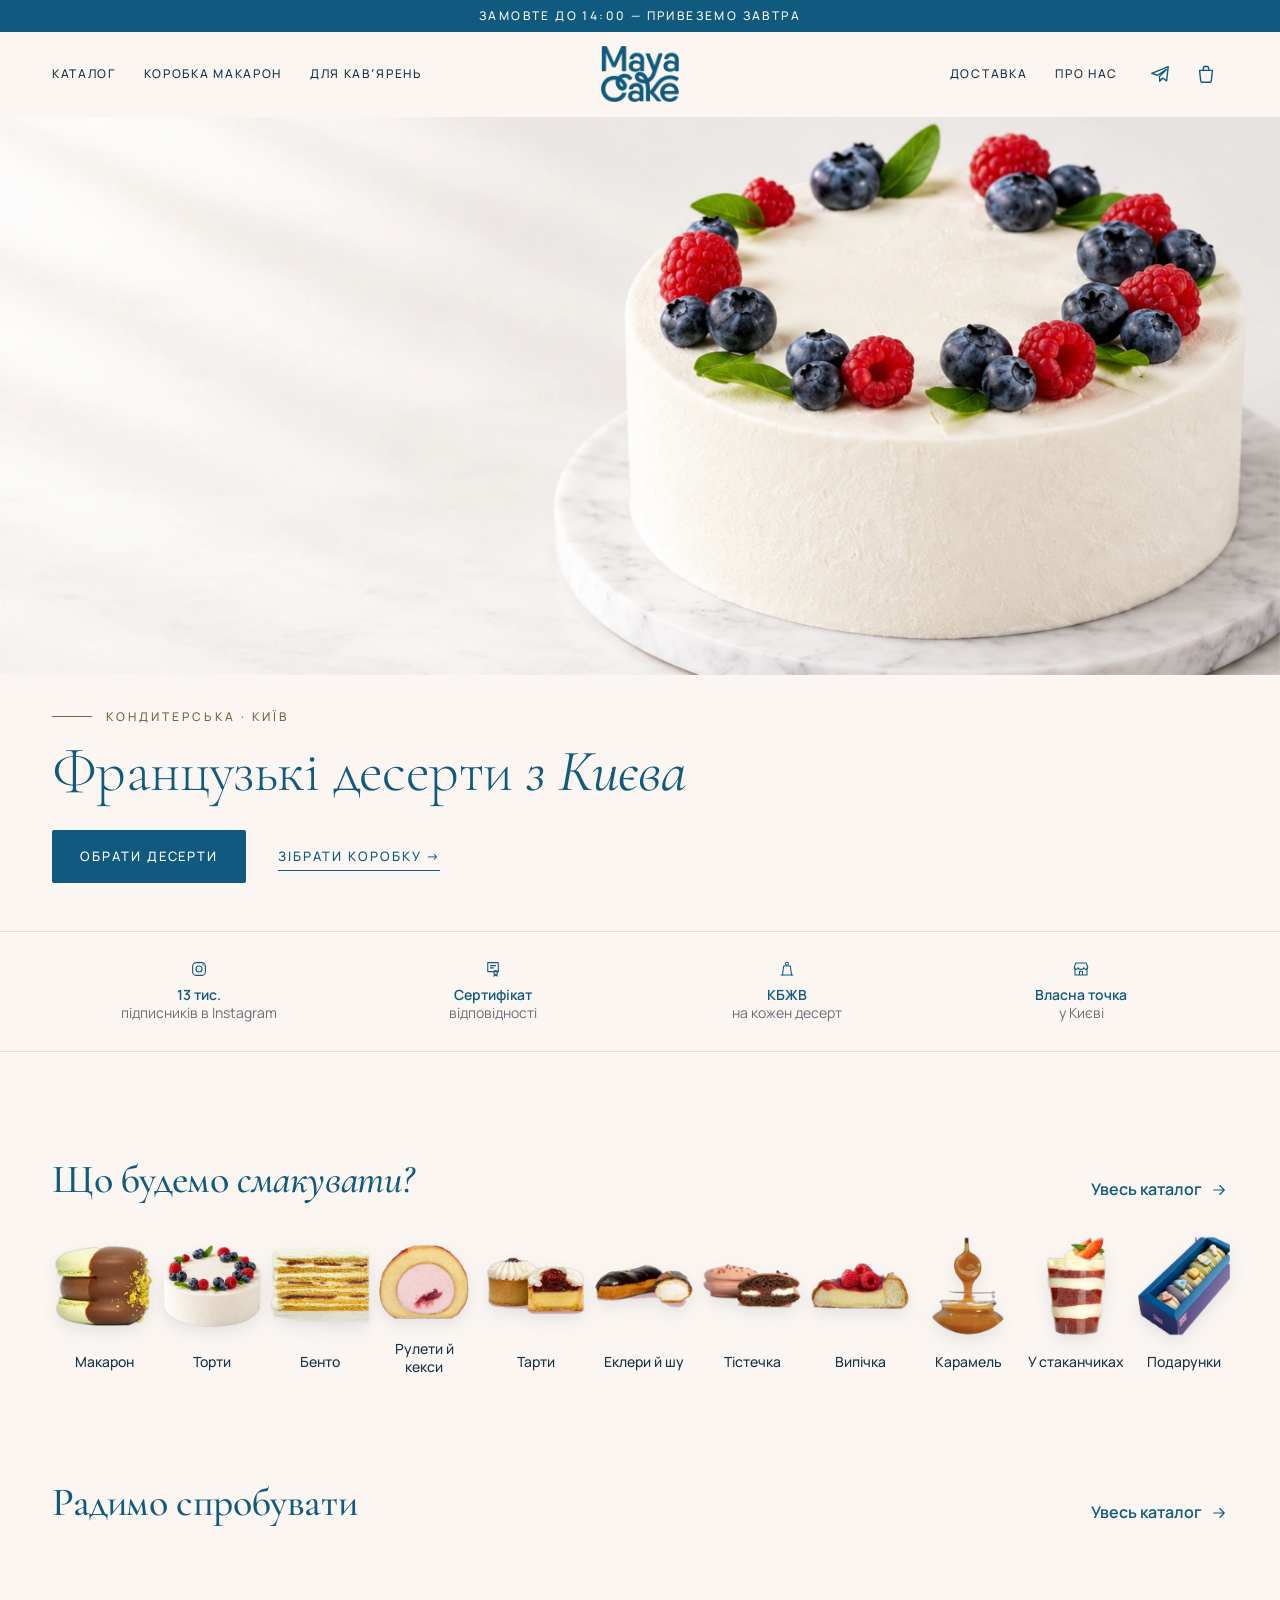
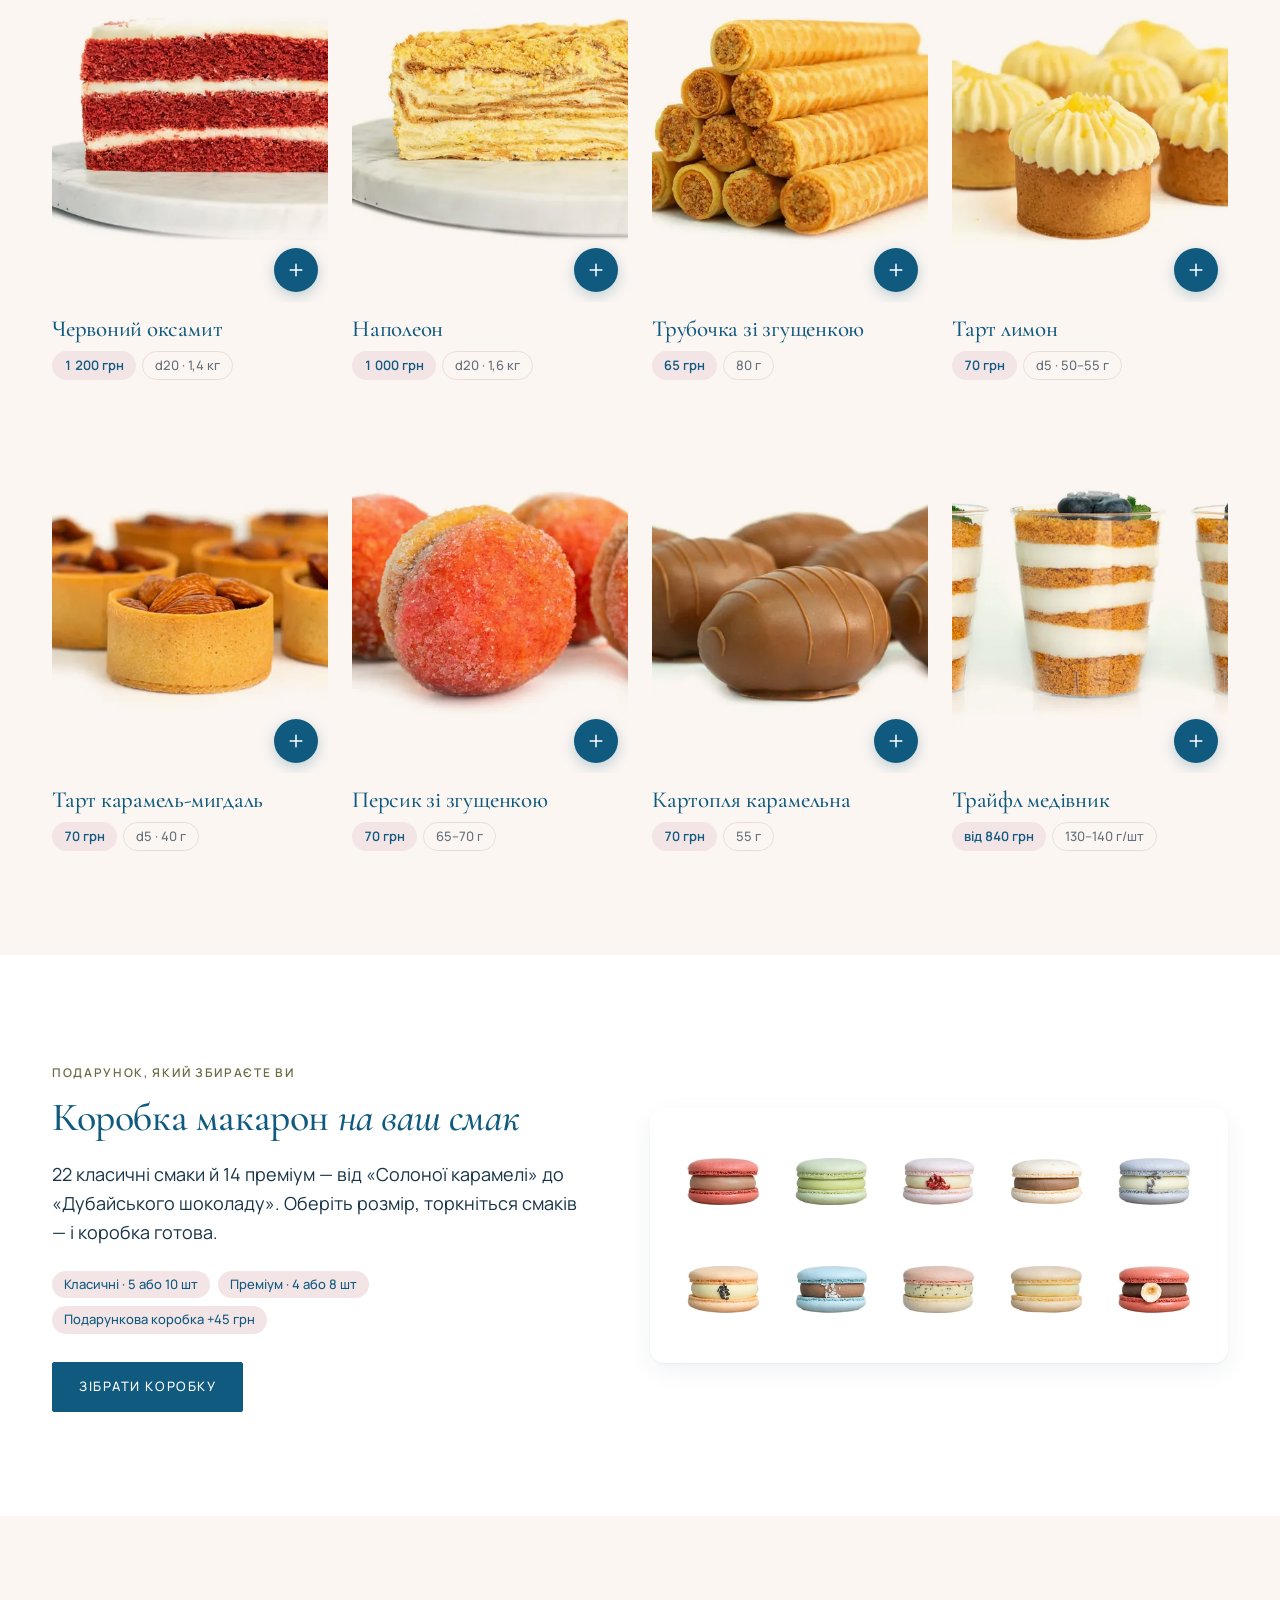
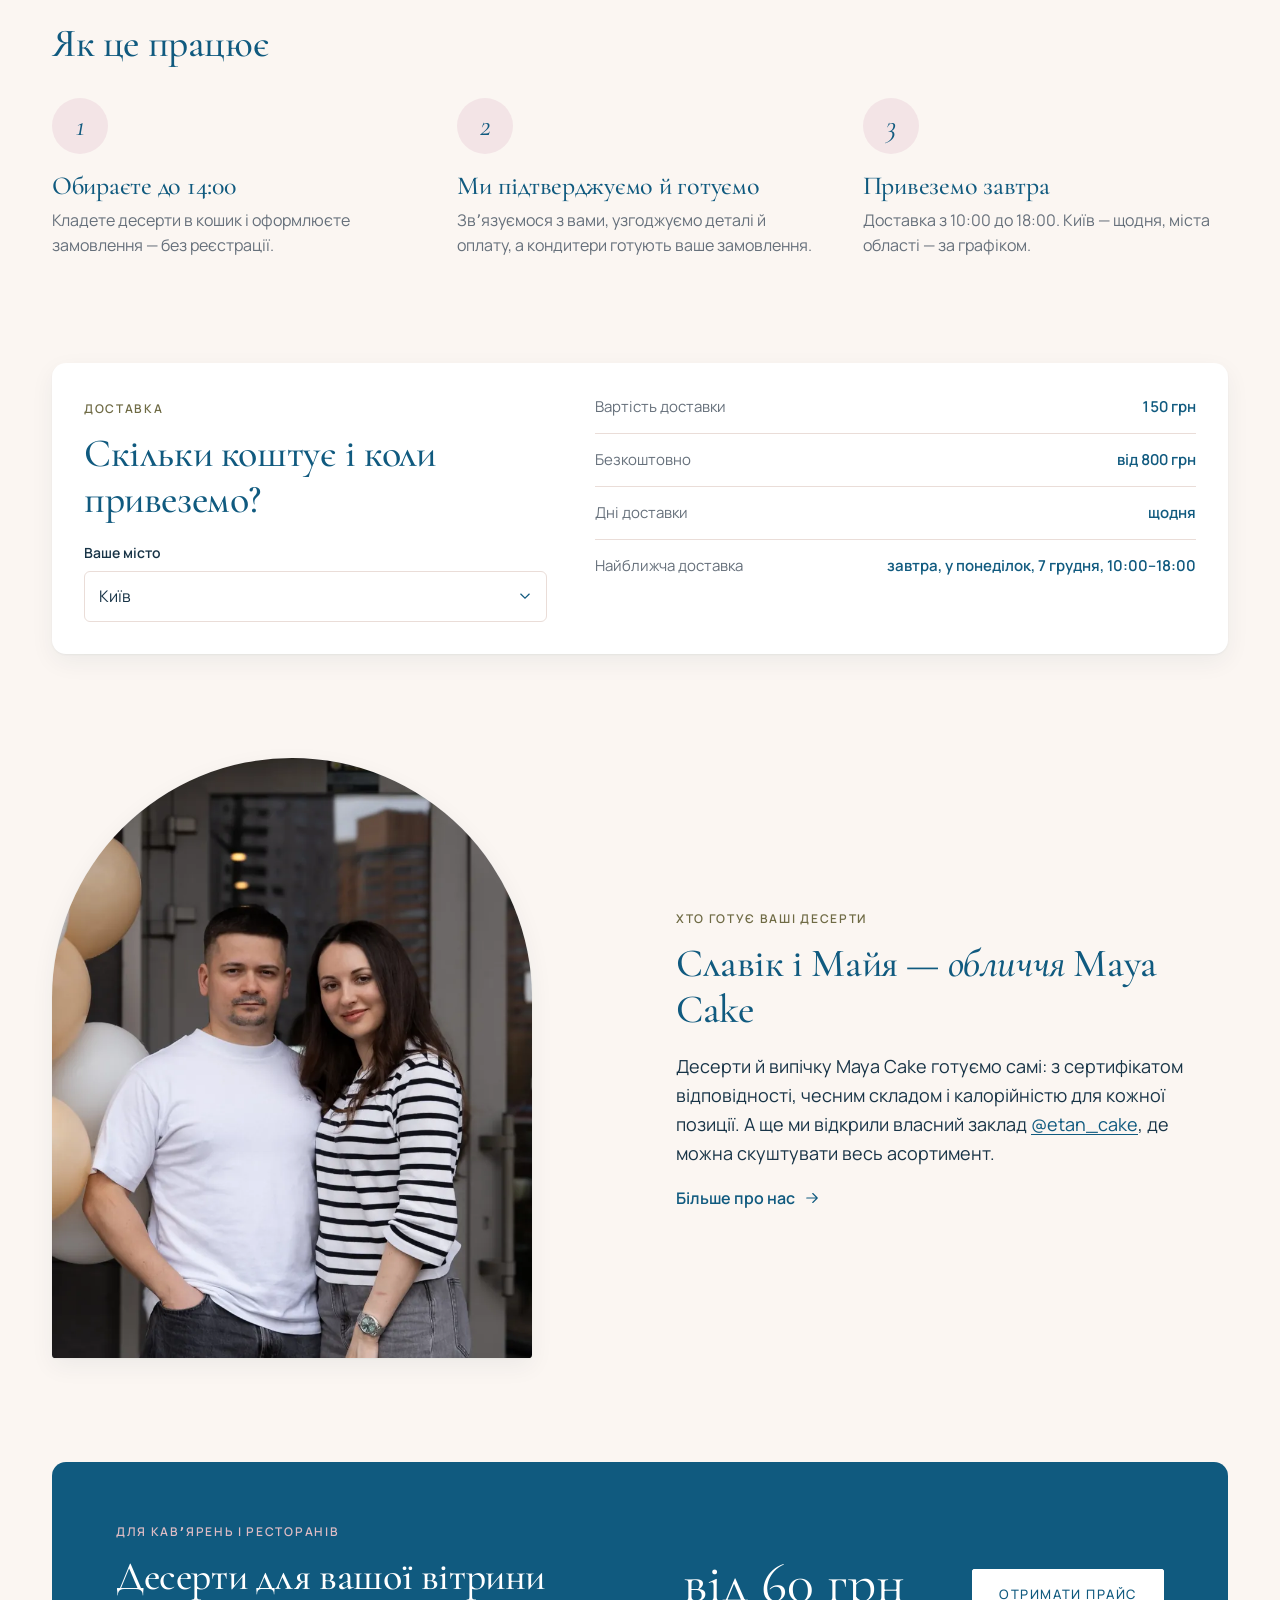
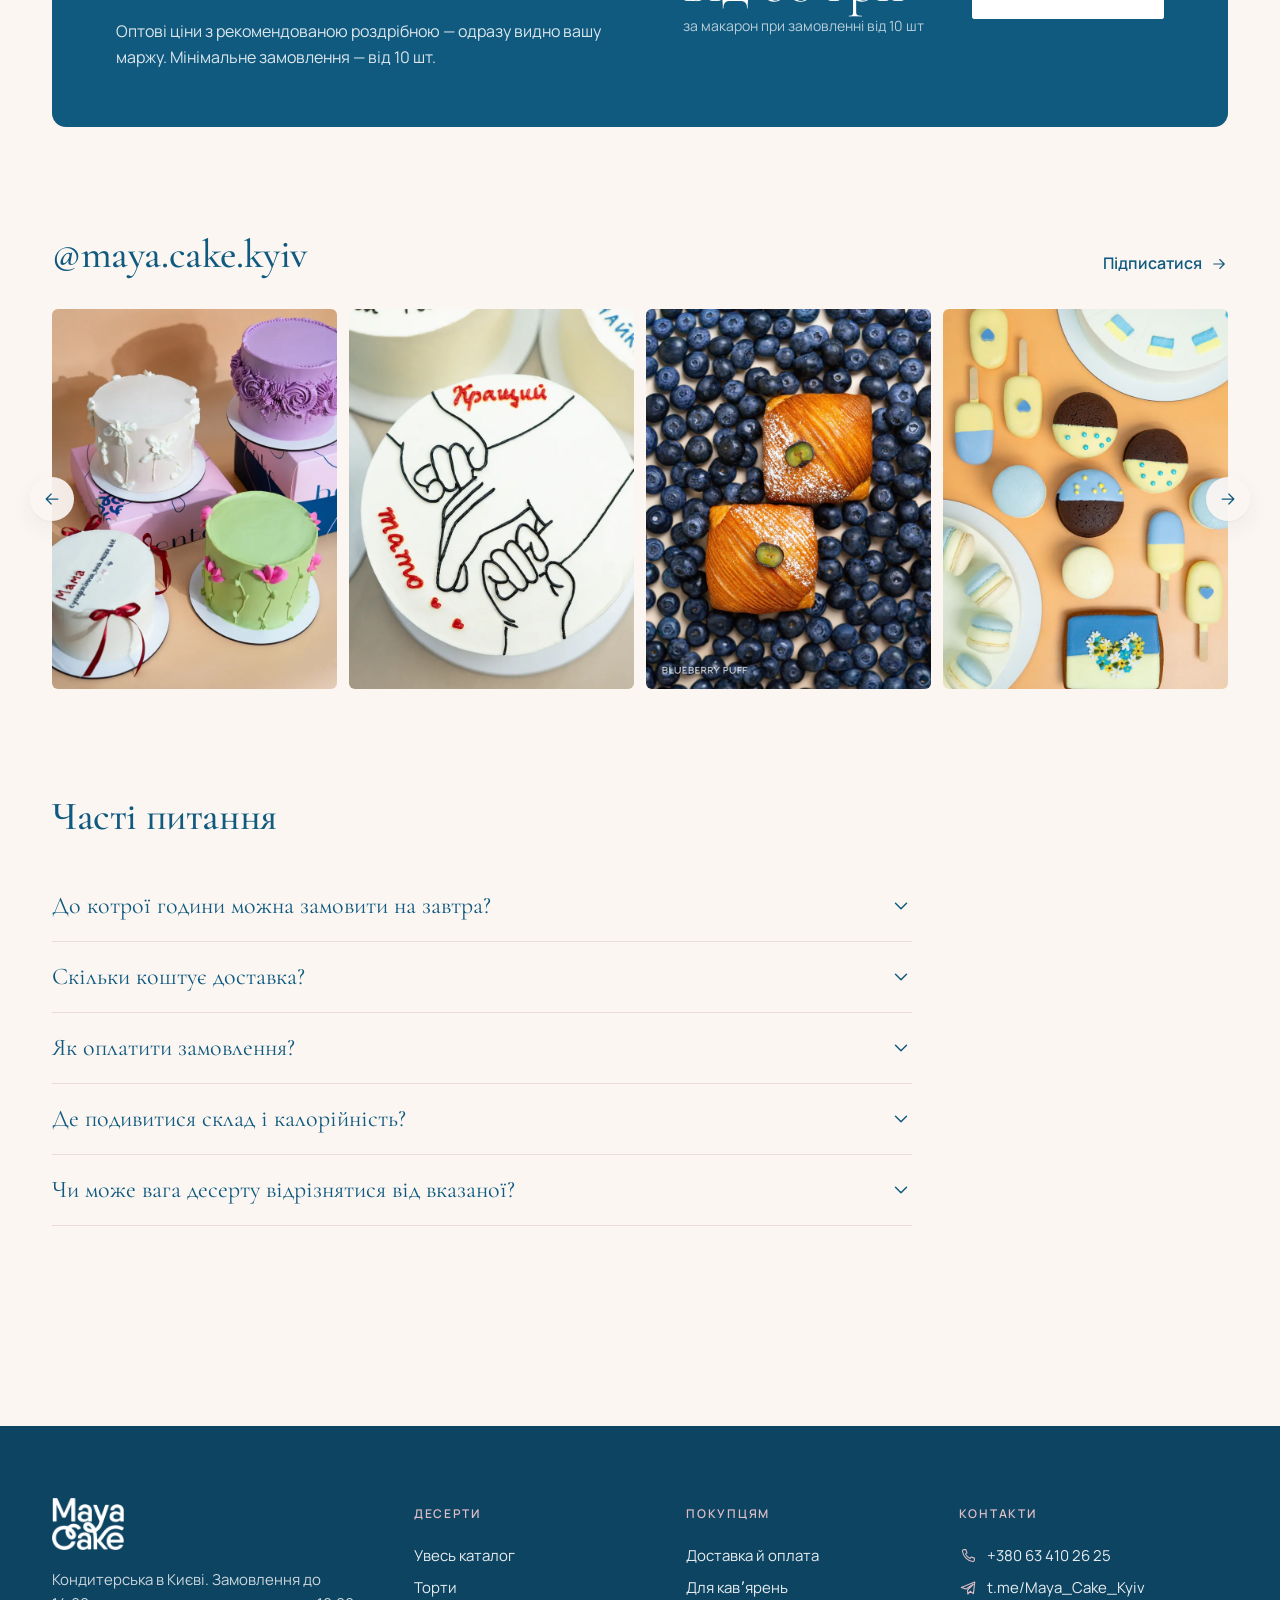
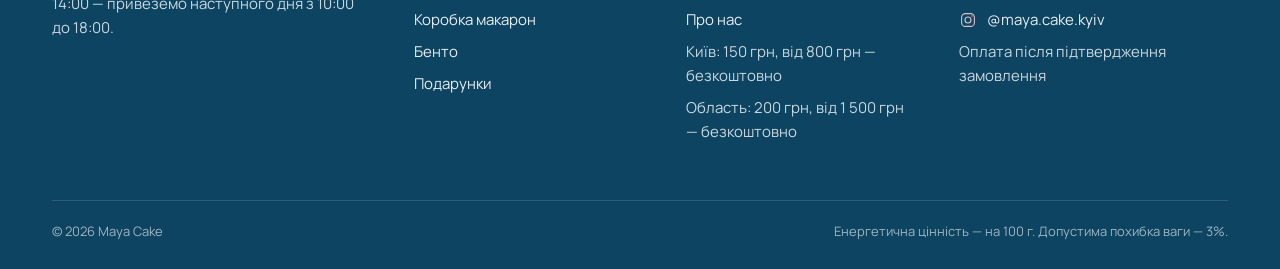
==== index.html @ faa0d084 "Конструктор: перемикач «Класичні / Преміум» знову округлий Co-Authored-By: Claude Opus 5.5 <noreply@" ====
<!doctype html>
<html lang="uk">
<head>
  <meta charset="utf-8">
  <meta name="viewport" content="width=device-width, initial-scale=1, viewport-fit=cover">
  <title>Maya Cake — торти, макарон і тістечка з доставкою по Києву</title>
  <meta name="description" content="Кондитерська Maya Cake у Києві. Замовте до 14:00 — привеземо завтра з 10:00 до 18:00. Торти, макарон, тарти, еклери, бенто. КБЖВ і склад для кожного десерту.">
  <!-- Прев'ю при пересиланні посилання (Telegram, Viber, Facebook): логотип Maya Cake -->
  <meta property="og:type" content="website">
  <meta property="og:site_name" content="Maya Cake">
  <meta property="og:locale" content="uk_UA">
  <meta property="og:title" content="Maya Cake — французькі десерти з Києва">
  <meta property="og:description" content="Кондитерська Maya Cake у Києві. Замовте до 14:00 — привеземо завтра з 10:00 до 18:00. Торти, макарон, тарти, еклери, бенто. КБЖВ і склад для кожного десерту.">
  <meta property="og:url" content="https://alinabeliever.github.io/maya-cake/">
  <meta property="og:image" content="https://alinabeliever.github.io/maya-cake/assets/img/og-image.jpg">
  <meta property="og:image:width" content="1200">
  <meta property="og:image:height" content="630">
  <meta property="og:image:alt" content="Логотип Maya Cake">
  <meta name="twitter:card" content="summary_large_image">
  <meta name="theme-color" content="#FBF6F2">
  <link rel="icon" href="assets/img/favicon.png">
  <link rel="preconnect" href="https://fonts.googleapis.com">
  <link rel="preconnect" href="https://fonts.gstatic.com" crossorigin>
  <!-- шрифти вантажаться паралельно й не затримують показ сторінки -->
  <link rel="stylesheet" href="https://fonts.googleapis.com/css2?family=Cormorant+Garamond:ital,wght@0,300;0,500;0,600;1,300;1,400;1,500&family=Manrope:wght@400;500;600&display=swap" media="print" onload="this.media='all'">
  <noscript><link rel="stylesheet" href="https://fonts.googleapis.com/css2?family=Cormorant+Garamond:ital,wght@0,300;0,500;0,600;1,300;1,400;1,500&family=Manrope:wght@400;500;600&display=swap"></noscript>
  <link rel="stylesheet" href="css/style.css?v=20261104o">
</head>
<body data-page="index">
<main id="main">

  <!-- 1. Hero: фото на всю ширину, текст ліворуч -->
  <section class="hero" aria-labelledby="hero-title">
    <div class="hero__media">
      <img src="assets/img/hero-1672.webp" srcset="assets/img/hero-900.webp 900w, assets/img/hero-1672.webp 1672w" sizes="100vw" width="1672" height="941" alt="Торт «Ягідний пломбір» на мармуровій дошці" fetchpriority="high">
    </div>
    <div class="container hero__inner">
      <div class="hero__text">
        <p class="hero__eyebrow">Кондитерська · Київ</p>
        <h1 class="hero__title" id="hero-title">Французькі десерти <em>з Києва</em></h1>
        <div class="hero__actions">
          <a class="btn-ed" href="catalog.html">Обрати десерти</a>
          <a class="link-ed" href="box.html">Зібрати коробку <span aria-hidden="true">→</span></a>
        </div>
      </div>
      <p class="hero__caption"><a href="product.html?id=berry-plombir"><em>Ягідний пломбір</em></a></p>
    </div>
  </section>

  <!-- 2. Рядок довіри -->
  <section class="trust" aria-label="Чому нам довіряють">
    <div class="container">
      <ul>
        <li><svg aria-hidden="true"><use href="assets/icons/sprite.svg#instagram"/></svg><span><strong>13 тис.</strong>підписників в Instagram</span></li>
        <li><svg aria-hidden="true"><use href="assets/icons/sprite.svg#certificate"/></svg><span><strong>Сертифікат</strong>відповідності</span></li>
        <li><svg aria-hidden="true"><use href="assets/icons/sprite.svg#scale"/></svg><span><strong>КБЖВ</strong>на кожен десерт</span></li>
        <li><svg aria-hidden="true"><use href="assets/icons/sprite.svg#store"/></svg><span><strong>Власна точка</strong>у Києві</span></li>
      </ul>
    </div>
  </section>

  <!-- 3. Категорії -->
  <section class="section" aria-labelledby="cats-title">
    <div class="container">
      <div class="section-head">
        <h2 id="cats-title">Що будемо <em>смакувати?</em></h2>
        <a class="link-arrow" href="catalog.html">Увесь каталог <svg aria-hidden="true"><use href="assets/icons/sprite.svg#arrow"/></svg></a>
      </div>
      <nav class="cats hscroll" aria-label="Категорії">
        <a class="cat" href="catalog.html?cat=macarons"><span class="cat__circle"><img src="assets/img/cat-macarons.webp" width="240" height="240" alt="" loading="lazy"></span>Макарон</a>
        <a class="cat" href="catalog.html?cat=cakes"><span class="cat__circle"><img src="assets/img/cat-cakes.webp" width="240" height="240" alt="" loading="lazy"></span>Торти</a>
        <a class="cat" href="catalog.html?cat=bento"><span class="cat__circle"><img src="assets/img/cat-bento.webp" width="240" height="240" alt="" loading="lazy"></span>Бенто</a>
        <a class="cat" href="catalog.html?cat=rolls"><span class="cat__circle"><img src="assets/img/cat-rolls.webp" width="240" height="240" alt="" loading="lazy"></span>Рулети й кекси</a>
        <a class="cat" href="catalog.html?cat=tarts"><span class="cat__circle"><img src="assets/img/cat-tarts.webp" width="240" height="240" alt="" loading="lazy"></span>Тарти</a>
        <a class="cat" href="catalog.html?cat=eclairs"><span class="cat__circle"><img src="assets/img/cat-eclairs.webp" width="240" height="240" alt="" loading="lazy"></span>Еклери й шу</a>
        <a class="cat" href="catalog.html?cat=pastries"><span class="cat__circle"><img src="assets/img/cat-pastries.webp" width="240" height="240" alt="" loading="lazy"></span>Тістечка</a>
        <a class="cat" href="catalog.html?cat=bakery"><span class="cat__circle"><img src="assets/img/cat-bakery.webp" width="240" height="240" alt="" loading="lazy"></span>Випічка</a>
        <a class="cat" href="catalog.html?cat=caramel"><span class="cat__circle"><img src="assets/img/cat-caramel.webp" width="240" height="240" alt="" loading="lazy"></span>Карамель</a>
        <a class="cat" href="catalog.html?cat=cups"><span class="cat__circle"><img src="assets/img/cat-cups.webp" width="240" height="240" alt="" loading="lazy"></span>У стаканчиках</a>
        <a class="cat" href="catalog.html?gift=1"><span class="cat__circle"><img src="assets/img/cat-gift.webp" width="240" height="240" alt="" loading="lazy"></span>Подарунки</a>
      </nav>
    </div>
  </section>

  <!-- 4. Радимо спробувати -->
  <section class="section" style="padding-top:0" aria-labelledby="featured-title">
    <div class="container">
      <div class="section-head">
        <h2 id="featured-title">Радимо спробувати</h2>
        <a class="link-arrow" href="catalog.html">Увесь каталог <svg aria-hidden="true"><use href="assets/icons/sprite.svg#arrow"/></svg></a>
      </div>
      <div class="product-grid" data-featured></div>
    </div>
  </section>

  <!-- 5. Конструктор коробки -->
  <section class="section" style="background:var(--white)" aria-labelledby="box-title">
    <div class="container box-promo">
      <div>
        <span class="eyebrow">Подарунок, який збираєте ви</span>
        <h2 id="box-title">Коробка макарон <em>на ваш смак</em></h2>
        <p class="lead">22 класичні смаки й 14 преміум — від «Солоної карамелі» до «Дубайського шоколаду». Оберіть розмір, торкніться смаків — і коробка готова.</p>
        <div class="box-promo__formats">
          <span class="pill">Класичні · 5 або 10 шт</span>
          <span class="pill">Преміум · 4 або 8 шт</span>
          <span class="pill">Подарункова коробка +45 грн</span>
        </div>
        <a class="btn" href="box.html">Зібрати коробку</a>
      </div>
      <div class="box-visual" aria-hidden="true" data-box-visual></div>
    </div>
  </section>

  <!-- 6. Як це працює -->
  <section class="section" aria-labelledby="how-title">
    <div class="container">
      <div class="section-head"><h2 id="how-title">Як це працює</h2></div>
      <ol class="steps">
        <li class="step"><h3>Обираєте до 14:00</h3><p>Кладете десерти в кошик і оформлюєте замовлення — без реєстрації.</p></li>
        <li class="step"><h3>Ми підтверджуємо й готуємо</h3><p>Звʼязуємося з вами, узгоджуємо деталі й оплату, а кондитери готують ваше замовлення.</p></li>
        <li class="step"><h3>Привеземо завтра</h3><p>Доставка з 10:00 до 18:00. Київ — щодня, міста області — за графіком.</p></li>
      </ol>
    </div>
  </section>

  <!-- 7. Міні-калькулятор доставки -->
  <section class="section" style="padding-top:0" aria-labelledby="calc-title">
    <div class="container">
      <div class="panel calc">
        <div>
          <span class="eyebrow">Доставка</span>
          <h2 id="calc-title">Скільки коштує і коли привеземо?</h2>
          <div class="field" style="margin:20px 0 0">
            <label for="mini-zone">Ваше місто</label>
            <select class="select" id="mini-zone" data-mini-zone></select>
          </div>
        </div>
        <div class="calc__result" data-mini-result aria-live="polite"></div>
      </div>
    </div>
  </section>

  <!-- 8. Обличчя бренду -->
  <section class="section" style="padding-top:0" aria-labelledby="faces-title">
    <div class="container faces">
      <div class="faces__photo">
        <img src="assets/img/owners-800.webp" srcset="assets/img/owners-400.webp 400w, assets/img/owners-800.webp 800w" sizes="(min-width: 900px) 480px, 90vw" width="800" height="1000" loading="lazy" alt="Славік і Майя — засновники Maya Cake">
      </div>
      <div>
        <span class="eyebrow">Хто готує ваші десерти</span>
        <h2 id="faces-title">Славік і Майя — <em>обличчя</em> Maya Cake</h2>
        <p class="lead">Десерти й випічку Maya Cake готуємо самі: з сертифікатом відповідності, чесним складом і калорійністю для кожної позиції. А ще ми відкрили власний заклад <a href="https://instagram.com/etan_cake" target="_blank" rel="noopener">@etan_cake</a>, де можна скуштувати весь асортимент.</p>
        <a class="link-arrow" href="about.html">Більше про нас <svg aria-hidden="true"><use href="assets/icons/sprite.svg#arrow"/></svg></a>
      </div>
    </div>
  </section>

  <!-- 9. Для кав'ярень -->
  <section class="section" style="padding-top:0" aria-labelledby="b2b-title">
    <div class="container">
      <div class="b2b-banner">
        <div>
          <span class="eyebrow">Для кавʼярень і ресторанів</span>
          <h2 id="b2b-title">Десерти для вашої вітрини</h2>
          <p>Оптові ціни з рекомендованою роздрібною — одразу видно вашу маржу. Мінімальне замовлення — від 10 шт.</p>
        </div>
        <div class="b2b-banner__price">від 60&nbsp;грн<small>за макарон при замовленні від 10 шт</small></div>
        <a class="btn btn--light" href="b2b.html">Отримати прайс</a>
      </div>
    </div>
  </section>

  <!-- 10. Instagram -->
  <section class="section" style="padding-top:0" aria-labelledby="ig-title">
    <div class="container">
      <div class="section-head">
        <h2 id="ig-title"><a class="ig-handle" href="https://instagram.com/maya.cake.kyiv" target="_blank" rel="noopener">@maya.cake.kyiv</a></h2>
        <a class="link-arrow" href="https://instagram.com/maya.cake.kyiv" target="_blank" rel="noopener">Підписатися <svg aria-hidden="true"><use href="assets/icons/sprite.svg#arrow"/></svg></a>
      </div>
      <!-- Фото з Instagram: 4 в ряд на комп'ютері, 1 на телефоні; самі гортаються кожні 2 с, можна гортати й вручну -->
      <div class="insta" data-insta>
        <div class="insta__track" data-insta-track tabindex="0" aria-label="Фото з Instagram — гортайте">
          <a class="insta__slide" href="https://instagram.com/maya.cake.kyiv" target="_blank" rel="noopener" aria-label="Фото 1 з Instagram Maya Cake"><img src="assets/img/insta-1.webp" width="720" height="960" alt="" loading="lazy"></a>
          <a class="insta__slide" href="https://instagram.com/maya.cake.kyiv" target="_blank" rel="noopener" aria-label="Фото 2 з Instagram Maya Cake"><img src="assets/img/insta-2.webp" width="720" height="960" alt="" loading="lazy"></a>
          <a class="insta__slide" href="https://instagram.com/maya.cake.kyiv" target="_blank" rel="noopener" aria-label="Фото 3 з Instagram Maya Cake"><img src="assets/img/insta-3.webp" width="720" height="960" alt="" loading="lazy"></a>
          <a class="insta__slide" href="https://instagram.com/maya.cake.kyiv" target="_blank" rel="noopener" aria-label="Фото 4 з Instagram Maya Cake"><img src="assets/img/insta-4.webp" width="720" height="960" alt="" loading="lazy"></a>
          <a class="insta__slide" href="https://instagram.com/maya.cake.kyiv" target="_blank" rel="noopener" aria-label="Фото 5 з Instagram Maya Cake"><img src="assets/img/insta-5.webp" width="720" height="960" alt="" loading="lazy"></a>
          <a class="insta__slide" href="https://instagram.com/maya.cake.kyiv" target="_blank" rel="noopener" aria-label="Фото 6 з Instagram Maya Cake"><img src="assets/img/insta-6.webp" width="720" height="960" alt="" loading="lazy"></a>
          <a class="insta__slide" href="https://instagram.com/maya.cake.kyiv" target="_blank" rel="noopener" aria-label="Фото 7 з Instagram Maya Cake"><img src="assets/img/insta-7.webp" width="720" height="960" alt="" loading="lazy"></a>
          <a class="insta__slide" href="https://instagram.com/maya.cake.kyiv" target="_blank" rel="noopener" aria-label="Фото 8 з Instagram Maya Cake"><img src="assets/img/insta-8.webp" width="720" height="960" alt="" loading="lazy"></a>
        </div>
        <button class="insta__nav insta__nav--prev" type="button" aria-label="Попереднє фото" data-insta-prev><svg aria-hidden="true"><use href="assets/icons/sprite.svg#arrow"/></svg></button>
        <button class="insta__nav insta__nav--next" type="button" aria-label="Наступне фото" data-insta-next><svg aria-hidden="true"><use href="assets/icons/sprite.svg#arrow"/></svg></button>
      </div>
    </div>
  </section>

  <!-- 11. FAQ -->
  <section class="section" style="padding-top:0" aria-labelledby="faq-title">
    <div class="container">
      <div class="section-head"><h2 id="faq-title">Часті питання</h2></div>
      <div class="faq">
        <details>
          <summary>До котрої години можна замовити на завтра?<svg aria-hidden="true"><use href="assets/icons/sprite.svg#chevron"/></svg></summary>
          <div><p>До 14:00 за київським часом. Замовлення після 14:00 ми приймаємо на післязавтра. Доставка — з 10:00 до 18:00.</p></div>
        </details>
        <details>
          <summary>Скільки коштує доставка?<svg aria-hidden="true"><use href="assets/icons/sprite.svg#chevron"/></svg></summary>
          <div><p>Київ — 150 грн, від 800 грн — безкоштовно. Київська область — 200 грн, від 1 500 грн — безкоштовно. Дні доставки для кожного міста — на сторінці <a href="delivery.html">«Доставка»</a>.</p></div>
        </details>
        <details>
          <summary>Як оплатити замовлення?<svg aria-hidden="true"><use href="assets/icons/sprite.svg#chevron"/></svg></summary>
          <div><p>Після оформлення ми звʼяжемося з вами, підтвердимо замовлення й узгодимо оплату. Онлайн-оплати на сайті поки немає — платите лише після підтвердження.</p></div>
        </details>
        <details>
          <summary>Де подивитися склад і калорійність?<svg aria-hidden="true"><use href="assets/icons/sprite.svg#chevron"/></svg></summary>
          <div><p>На сторінці кожного десерту: алергени, білки, жири, вуглеводи й калорійність на 100 г, а також термін придатності.</p></div>
        </details>
        <details>
          <summary>Чи може вага десерту відрізнятися від вказаної?<svg aria-hidden="true"><use href="assets/icons/sprite.svg#chevron"/></svg></summary>
          <div><p>Так, у межах 3% — десерти ми робимо вручну, тож кожен трохи відрізняється.</p></div>
        </details>
      </div>
    </div>
  </section>
</main>

<script src="js/config.js?v=20261104o"></script>
<script src="js/main.js?v=20261104o"></script>
<script src="js/cart.js?v=20261104o"></script>
<script src="js/index.js?v=20261104o"></script>
</body>
</html>
---- css/style.css ----
/* ==========================================================================
   Maya Cake — стилі сайту
   1. Кольори, шрифти, відступи (змінні)
   2. Базові стилі
   3. Кнопки, пілюлі, поля
   4. Смуга дедлайну, шапка, меню
   5. Футер
   6. Картка товару
   7. Кошик-шухляда
   8. Службові класи
   ========================================================================== */

/* 1. Змінні ------------------------------------------------------------- */
:root {
  /* Палітра: синій узято з логотипа, рожевий — з кіл у сторіз */
  --navy: #105A7F;          /* логотип, кнопки, заголовки */
  --navy-deep: #0C4462;     /* наведення на кнопки, футер */
  --ink: #183447;           /* основний текст */
  --powder: #DDBCC4;        /* кола під розрізами, акценти */
  --powder-soft: #F3E4E6;   /* фон пілюль і бейджів */
  --powder-deep: #C796A2;   /* активний чипс, прогрес доставки */
  --olive: #6F6B45;         /* дрібні позначки, алергени */
  --cream: #FBF6F2;         /* фон сторінки */
  --white: #FFFFFF;         /* фон карток і фото */
  --line: #EADDD8;          /* тонкі розділювачі */
  --muted: #66707B;         /* другорядний текст */
  --danger: #A8433F;

  --font-display: 'Cormorant Garamond', 'Times New Roman', serif;
  --font-body: 'Manrope', system-ui, -apple-system, 'Segoe UI', sans-serif;

  --container: 1240px;
  --gutter: 20px;          /* відступ від країв на телефоні */
  --radius: 6px;
  --radius-lg: 14px;
  --shadow: 0 1px 2px rgba(24, 52, 71, .05), 0 8px 24px rgba(24, 52, 71, .06);
  --shadow-lg: 0 12px 40px rgba(24, 52, 71, .16);
  --ease: cubic-bezier(.22, .61, .36, 1);
  --header-h: 60px;
}
@media (min-width: 768px) {
  :root { --gutter: 32px; --header-h: 76px; }
}
@media (min-width: 1024px) {
  :root { --header-h: 84px; }
}

/* 2. Базові стилі --------------------------------------------------------- */
*, *::before, *::after { box-sizing: border-box; }
html { -webkit-text-size-adjust: 100%; scroll-behavior: smooth; overflow-anchor: none; }
body {
  margin: 0;
  background: var(--cream);
  color: var(--ink);
  font-family: var(--font-body);
  font-size: 16px;
  line-height: 1.6;
  -webkit-font-smoothing: antialiased;
  text-rendering: optimizeLegibility;
  overflow-x: hidden;
}
body.is-locked { overflow: hidden; }
img { max-width: 100%; height: auto; display: block; }
a { color: var(--navy); text-decoration-thickness: 1px; text-underline-offset: 3px; }
a:hover { color: var(--navy-deep); }
button { font: inherit; color: inherit; }
:focus-visible { outline: 2px solid var(--navy); outline-offset: 3px; border-radius: 2px; }

h1, h2, h3, .display {
  font-family: var(--font-display);
  font-weight: 500;
  color: var(--navy);
  line-height: 1.1;
  letter-spacing: -.01em;
  margin: 0 0 .5em;
}
h1 { font-size: 38px; line-height: 44px; }
h2 { font-size: 30px; line-height: 36px; }
h3 { font-size: 24px; line-height: 30px; }
@media (min-width: 1024px) {
  h1 { font-size: 56px; line-height: 64px; }
  h2 { font-size: 40px; line-height: 46px; }
  h3 { font-size: 26px; line-height: 32px; }
}
h1 em, h2 em, .display em { font-style: italic; font-weight: 500; }
p { margin: 0 0 1em; }

.container { width: 100%; max-width: var(--container); margin: 0 auto; padding: 0 var(--gutter); }
.eyebrow {
  display: inline-block;
  font-size: 12px;
  font-weight: 600;
  letter-spacing: .14em;
  text-transform: uppercase;
  color: var(--olive);
  margin-bottom: 12px;
}
.lead { font-size: 18px; color: var(--ink); max-width: 56ch; }
.muted { color: var(--muted); }
.price, .num { font-variant-numeric: tabular-nums; font-feature-settings: 'tnum' 1; }

.skip-link {
  position: absolute; left: 8px; top: -60px; z-index: 200;
  background: var(--navy); color: var(--white); padding: 10px 16px; border-radius: var(--radius);
}
.skip-link:focus { top: 8px; color: var(--white); }

/* 3. Кнопки, пілюлі, поля -------------------------------------------------- */
.btn {
  --btn-bg: var(--navy);
  --btn-fg: var(--white);
  display: inline-flex; align-items: center; justify-content: center; gap: 10px;
  min-height: 50px; padding: 14px 26px;
  border: 1px solid var(--btn-bg); border-radius: 2px;   /* один стиль кнопок на весь сайт — прямокутні, як у hero */
  background: var(--btn-bg); color: var(--btn-fg);
  font-weight: 500; font-size: 13px; letter-spacing: .12em; text-transform: uppercase; line-height: 1.2;
  text-decoration: none; cursor: pointer;
  transition: background .25s var(--ease), color .25s var(--ease), border-color .25s var(--ease), transform .2s var(--ease);
}
.btn:hover { --btn-bg: var(--navy-deep); color: var(--white); }
.btn:active { transform: scale(.98); }
.btn[disabled], .btn.is-disabled { opacity: .45; cursor: not-allowed; pointer-events: none; }
.btn--ghost { --btn-bg: transparent; --btn-fg: var(--navy); border-color: var(--navy); }
.btn--ghost:hover { --btn-bg: var(--powder-soft); color: var(--navy); border-color: var(--powder-deep); }
.btn--light { --btn-bg: var(--white); --btn-fg: var(--navy); border-color: var(--white); }
.btn--light:hover { --btn-bg: var(--cream); color: var(--navy); }
.btn--block { width: 100%; }
.btn--sm { min-height: 40px; padding: 8px 16px; font-size: 12px; letter-spacing: .1em; }
.btn svg { width: 18px; height: 18px; flex: none; }

.icon-btn {
  display: inline-grid; place-items: center;
  width: 44px; height: 44px; padding: 0;
  border: 0; border-radius: 50%; background: transparent; color: var(--navy);
  cursor: pointer; transition: background .2s var(--ease);
}
.icon-btn:hover { background: var(--powder-soft); }
.icon-btn svg { width: 22px; height: 22px; }

.pill {
  display: inline-flex; align-items: center; gap: 6px;
  padding: 4px 12px; border-radius: 999px;
  background: var(--powder-soft); color: var(--navy);
  font-size: 13px; font-weight: 500; line-height: 1.5; white-space: nowrap;
}
.pill--price { font-weight: 600; font-variant-numeric: tabular-nums; }
.pill--line { background: transparent; border: 1px solid var(--line); color: var(--muted); }
.badge {
  display: inline-block; padding: 3px 10px; border-radius: 999px;
  background: var(--white); color: var(--olive);
  font-size: 11px; font-weight: 600; letter-spacing: .08em; text-transform: uppercase;
}

.field { display: grid; gap: 6px; margin-bottom: 16px; }
.field label, .field .label { font-size: 14px; font-weight: 600; color: var(--ink); }
.field .hint { font-size: 13px; color: var(--muted); }
.input, .select, .textarea {
  width: 100%; min-height: 48px; padding: 12px 14px;
  border: 1px solid var(--line); border-radius: var(--radius);
  background: var(--white); color: var(--ink);
  font: inherit; font-size: 16px; /* 16px — щоб iPhone не збільшував сторінку */
  transition: border-color .2s var(--ease), box-shadow .2s var(--ease);
}
.textarea { min-height: 96px; resize: vertical; }
.select {
  appearance: none; padding-right: 40px; cursor: pointer;
  background-image: url("data:image/svg+xml,%3Csvg xmlns='http://www.w3.org/2000/svg' viewBox='0 0 24 24' fill='none' stroke='%23105A7F' stroke-width='1.6'%3E%3Cpath d='m6 9 6 6 6-6'/%3E%3C/svg%3E");
  background-repeat: no-repeat; background-position: right 12px center; background-size: 18px;
}
.input:focus, .select:focus, .textarea:focus { outline: none; border-color: var(--navy); box-shadow: 0 0 0 3px rgba(16, 90, 127, .12); }
.input[aria-invalid="true"] { border-color: var(--danger); }
.error-text { color: var(--danger); font-size: 13px; }

/* 4. Смуга дедлайну, шапка, меню ------------------------------------------ */
.deadline-bar {
  background: var(--navy); color: var(--cream);
  font-size: 11px; font-weight: 500; line-height: 1.2; text-align: center;
  text-transform: uppercase; letter-spacing: .12em;
}
.deadline-bar .container { display: flex; align-items: center; justify-content: center; min-height: 32px; padding-top: 4px; padding-bottom: 4px; }
.deadline-bar .wide { display: none; }
@media (min-width: 600px) {
  .deadline-bar { font-size: 12px; letter-spacing: .2em; }
  .deadline-bar .wide { display: inline; }
}

.site-header {
  position: sticky; top: 0; z-index: 50;
  background: transparent;
  border-bottom: 1px solid transparent;
  transition: background-color .3s var(--ease), border-color .3s var(--ease);
}
/* на всіх сторінках, крім головної, і на головній після 40 px прокрутки */
body:not([data-page="index"]) .site-header, .site-header.is-scrolled { background: var(--cream); }
.site-header.is-scrolled { border-bottom-color: var(--line); }
.site-header .container {
  display: grid; grid-template-columns: 1fr auto 1fr; align-items: center;
  height: var(--header-h);
}
.site-header .logo { grid-column: 2; justify-self: center; display: block; line-height: 0; }
.site-header .logo img { height: 40px; width: auto; }
.header-actions { grid-column: 3; justify-self: end; display: flex; align-items: center; gap: 2px; }
.header-actions .tg-link { display: none; }
.nav { display: none; }
.menu-toggle { grid-column: 1; grid-row: 1; justify-self: start; margin-left: -10px; }

@media (min-width: 1024px) {
  .site-header .logo img { height: 56px; }
  .menu-toggle { display: none; }
  .nav { display: flex; align-items: center; gap: 28px; }
  .nav--left { grid-column: 1; grid-row: 1; justify-self: start; }
  .nav--right { margin-right: 18px; }
  .nav a {
    position: relative; padding: 8px 0;
    color: var(--ink); text-decoration: none;
    font-size: 12px; font-weight: 500; text-transform: uppercase; letter-spacing: .14em;
    transition: color .2s var(--ease);
  }
  .nav a::after {
    content: ''; position: absolute; left: 0; right: 0; bottom: 2px; height: 1px; background: currentColor;
    transform: scaleX(0); transform-origin: right; transition: transform .35s var(--ease);
  }
  .nav a:hover, .nav a[aria-current="page"] { color: var(--navy); }
  .nav a:hover::after, .nav a[aria-current="page"]::after { transform: scaleX(1); transform-origin: left; }
  .header-actions .tg-link { display: inline-grid; }
}

.cart-btn { position: relative; }
.cart-count {
  position: absolute; top: 4px; right: 2px;
  min-width: 18px; height: 18px; padding: 0 5px; border-radius: 9px;
  background: var(--powder-deep); color: var(--white);
  font-size: 11px; font-weight: 600; line-height: 18px; text-align: center;
  font-variant-numeric: tabular-nums;
  transform: scale(0); transition: transform .25s var(--ease);
}
.cart-count.has-items { transform: scale(1); }

/* Мобільне меню */
.mobile-menu {
  position: fixed; inset: 0; z-index: 90;
  background: var(--cream);
  display: flex; flex-direction: column;
  padding: 0 var(--gutter) 32px;
  transform: translateY(-8px); opacity: 0; visibility: hidden;
  transition: opacity .3s var(--ease), transform .3s var(--ease), visibility 0s .3s;
  overflow-y: auto;
}
.mobile-menu.is-open { transform: none; opacity: 1; visibility: visible; transition-delay: 0s; }
.mobile-menu__top { display: flex; align-items: center; justify-content: space-between; height: var(--header-h); flex: none; }
.mobile-menu__top img { height: 32px; width: auto; }
.mobile-menu nav { display: grid; margin-top: 16px; }
.mobile-menu nav a {
  display: flex; justify-content: space-between; align-items: center;
  padding: 16px 0; border-bottom: 1px solid var(--line);
  font-family: var(--font-display); font-size: 30px; line-height: 1.1; color: var(--navy); text-decoration: none;
}
.mobile-menu nav a span { font-family: var(--font-body); font-size: 13px; color: var(--muted); }
.mobile-menu__contacts { margin-top: auto; padding-top: 32px; display: grid; gap: 12px; font-size: 15px; }
.mobile-menu__contacts a { color: var(--ink); text-decoration: none; display: flex; gap: 10px; align-items: center; }
.mobile-menu__contacts svg { width: 20px; height: 20px; color: var(--navy); }
@media (min-width: 1024px) { .mobile-menu { display: none; } }

/* 5. Футер --------------------------------------------------------------- */
.site-footer {
  margin-top: 96px;
  background: var(--navy-deep); color: rgba(255, 255, 255, .78);
  font-size: 15px;
}
.site-footer a { color: rgba(255, 255, 255, .9); text-decoration: none; }
.site-footer a:hover { color: var(--white); text-decoration: underline; }
.footer-top { display: grid; gap: 40px; padding: 56px 0 40px; }
.footer-brand img { height: 52px; width: auto; margin-bottom: 18px; }
.footer-brand p { max-width: 34ch; }
.footer-col h3 {
  font-family: var(--font-body); font-size: 12px; font-weight: 600; letter-spacing: .14em; text-transform: uppercase;
  color: var(--powder); margin-bottom: 14px;
}
.footer-col ul { list-style: none; margin: 0; padding: 0; display: grid; gap: 8px; }
.footer-col .contact { display: flex; align-items: center; gap: 10px; }
.footer-col .contact svg { width: 18px; height: 18px; color: var(--powder); flex: none; }
.footer-bottom {
  border-top: 1px solid rgba(255, 255, 255, .14);
  padding: 20px 0 28px; font-size: 13px; color: rgba(255, 255, 255, .6);
  display: flex; flex-wrap: wrap; gap: 8px 24px; justify-content: space-between;
}
@media (min-width: 768px) {
  .footer-top { grid-template-columns: 1fr 1fr; }
}
@media (min-width: 1024px) {
  .footer-top { grid-template-columns: 1.4fr 1fr 1fr 1.2fr; gap: 48px; padding: 72px 0 56px; }
}

/* 6. Картка товару --------------------------------------------------------- */
.product-grid {
  display: grid; gap: 28px 12px;
  grid-template-columns: repeat(2, minmax(0, 1fr));
}
@media (min-width: 768px) { .product-grid { grid-template-columns: repeat(3, minmax(0, 1fr)); gap: 40px 20px; } }
@media (min-width: 1200px) { .product-grid { grid-template-columns: repeat(4, minmax(0, 1fr)); gap: 48px 24px; } }

.card { position: relative; display: flex; flex-direction: column; min-width: 0; }
.card__media {
  position: relative; display: block; aspect-ratio: 4 / 5; overflow: hidden;
  border-radius: var(--radius); background: var(--cream);
}
/* білий фон фото «зливається» з кремовим фоном сторінки — видно сам десерт, без білої плитки */
.card__media img { width: 100%; height: 100%; object-fit: cover; mix-blend-mode: multiply; transition: opacity .4s var(--ease), transform .6s var(--ease); }
.card__cut {
  position: absolute; inset: 0; display: grid; place-items: center;
  background: var(--cream); opacity: 0; transition: opacity .4s var(--ease);
}
.card__cut img { mix-blend-mode: normal; }
/* макарон у каталозі: без білого квадрата навколо */
.card__cut--solo { opacity: 1; }
.card__cut--solo img { width: 62%; border-radius: 0; mix-blend-mode: multiply; }
.card__cut img { width: 72%; height: auto; aspect-ratio: 1; object-fit: cover; border-radius: 50%; }
@media (hover: hover) {
  .card:hover .card__cut { opacity: 1; }
  .card:hover .card__media > img { transform: scale(1.03); }
}
.card__badges { position: absolute; top: 10px; left: 10px; display: flex; gap: 6px; z-index: 2; }
.card__body { padding-top: 14px; display: flex; flex-direction: column; gap: 8px; flex: 1; }
.card__title {
  font-family: var(--font-display); font-size: 21px; line-height: 1.15; font-weight: 500;
  color: var(--navy); margin: 0; text-decoration: none;
}
.card__title a { color: inherit; text-decoration: none; }
.card__title a::after { content: ''; position: absolute; inset: 0; z-index: 1; } /* уся картка клікабельна */
.card__meta { display: flex; flex-wrap: wrap; gap: 6px; min-width: 0; }
.card__meta .pill { max-width: 100%; white-space: normal; }
.card__foot { margin-top: auto; padding-top: 4px; display: flex; align-items: center; justify-content: space-between; gap: 8px; }
.card__foot > :last-child { margin-left: auto; }
.card__ask { font-size: 13px; color: var(--muted); }
.card__media .card__add { position: absolute; right: 10px; bottom: 10px; box-shadow: 0 4px 14px rgba(16, 90, 127, .25); }
.card__add {
  position: relative; z-index: 2;
  display: inline-grid; place-items: center; flex: none;
  width: 44px; height: 44px; border-radius: 50%; border: 0;
  background: var(--navy); color: var(--white); cursor: pointer;
  transition: background .2s var(--ease), transform .2s var(--ease);
}
.card__add:hover { background: var(--navy-deep); }
.card__add:active { transform: scale(.92); }
.card__add svg { width: 20px; height: 20px; }
.card__tg {
  position: relative; z-index: 2;
  font-size: 13px; font-weight: 600; color: var(--navy); text-decoration: none;
  display: inline-flex; align-items: center; gap: 6px; min-height: 44px;
}
.card__tg svg { width: 16px; height: 16px; }
@media (min-width: 768px) {
  .card__title { font-size: 23px; }
}

/* Заглушка «фото буде» */
.ph {
  position: absolute; inset: 0; display: grid; place-items: center; background: var(--white);
}
.ph::before {
  content: ''; position: absolute; width: 64%; aspect-ratio: 1; border-radius: 50%; background: var(--powder);
}
.ph span {
  position: relative; font-family: var(--font-display); font-style: italic; font-size: 22px; color: var(--navy);
}

/* 7. Кошик-шухляда --------------------------------------------------------- */
.drawer-backdrop {
  position: fixed; inset: 0; z-index: 100;
  background: rgba(24, 52, 71, .32);
  opacity: 0; visibility: hidden;
  transition: opacity .3s var(--ease), visibility 0s .3s;
}
.drawer-backdrop.is-open { opacity: 1; visibility: visible; transition-delay: 0s; }
.drawer {
  position: fixed; z-index: 101; background: var(--cream);
  display: flex; flex-direction: column;
  left: 0; right: 0; bottom: 0; height: 90vh; height: 90dvh;
  border-radius: var(--radius-lg) var(--radius-lg) 0 0;
  box-shadow: var(--shadow-lg);
  transform: translateY(100%); visibility: hidden;
  transition: transform .35s var(--ease), visibility 0s .35s;
}
.drawer.is-open { transform: none; visibility: visible; transition-delay: 0s; }
@media (min-width: 768px) {
  .drawer {
    left: auto; top: 0; height: 100%; width: 440px; border-radius: 0;
    transform: translateX(100%);
  }
}
.drawer__head {
  display: flex; align-items: center; justify-content: space-between;
  padding: 14px 12px 12px 20px; border-bottom: 1px solid var(--line); flex: none;
}
.drawer__head h2 { font-size: 28px; line-height: 1; margin: 0; }
.drawer__grab { position: absolute; top: 6px; left: 50%; width: 40px; height: 4px; margin-left: -20px; border-radius: 2px; background: var(--line); }
@media (min-width: 768px) { .drawer__grab { display: none; } }
.drawer__body { flex: 1; overflow-y: auto; padding: 8px 20px 20px; overscroll-behavior: contain; }
.drawer__foot { flex: none; padding: 16px 20px calc(16px + env(safe-area-inset-bottom)); border-top: 1px solid var(--line); background: var(--white); }

.cart-empty { text-align: center; padding: 48px 8px; }
.cart-empty .circle { width: 112px; height: 112px; margin: 0 auto 20px; border-radius: 50%; background: var(--powder-soft); display: grid; place-items: center; }
.cart-empty .circle svg { width: 40px; height: 40px; color: var(--navy); }
.cart-empty h3 { margin-bottom: 8px; }

.cart-item { display: grid; grid-template-columns: 72px 1fr auto; gap: 14px; padding: 16px 0; border-bottom: 1px solid var(--line); }
.cart-item__img { width: 72px; height: 90px; border-radius: var(--radius); overflow: hidden; background: var(--white); position: relative; }
.cart-item__img img { width: 100%; height: 100%; object-fit: cover; }
.cart-item__img .ph::before { width: 80%; }
.cart-item__img .ph span { font-size: 12px; }
.cart-item__name { font-weight: 600; font-size: 15px; line-height: 1.3; color: var(--ink); text-decoration: none; display: block; }
.cart-item__variant { font-size: 13px; color: var(--muted); margin-top: 2px; }
.cart-item__flavors { font-size: 12px; color: var(--muted); margin-top: 4px; line-height: 1.45; }
.cart-item__side { display: flex; flex-direction: column; align-items: flex-end; justify-content: space-between; gap: 8px; }
.cart-item__sum { font-weight: 600; font-variant-numeric: tabular-nums; white-space: nowrap; }
.cart-item__remove { background: none; border: 0; padding: 4px 0; font-size: 12px; color: var(--muted); cursor: pointer; text-decoration: underline; text-underline-offset: 3px; }
.cart-item__remove:hover { color: var(--danger); }
.cart-item__limit { grid-column: 2 / -1; font-size: 12px; color: var(--muted); }

.qty { display: inline-flex; align-items: center; margin-top: 10px; border: 1px solid var(--line); border-radius: 2px; background: var(--white); }
.qty button { width: 36px; height: 36px; border: 0; background: none; color: var(--navy); cursor: pointer; border-radius: 50%; display: grid; place-items: center; }
.qty button:hover:not([disabled]) { background: var(--powder-soft); }
.qty button[disabled] { opacity: .35; cursor: not-allowed; }
.qty button svg { width: 16px; height: 16px; }
.qty output { min-width: 26px; text-align: center; font-weight: 600; font-variant-numeric: tabular-nums; font-size: 15px; }

.ship { margin: 4px 0 14px; }
.ship__zone { display: flex; align-items: center; gap: 10px; margin-bottom: 10px; }
.ship__zone label { font-size: 13px; color: var(--muted); white-space: nowrap; }
.ship__zone .select { min-height: 40px; padding-top: 8px; padding-bottom: 8px; font-size: 15px; }
.ship__text { font-size: 13px; color: var(--ink); margin-bottom: 8px; }
.ship__text strong { color: var(--navy); }
.progress { height: 6px; border-radius: 3px; background: var(--powder-soft); overflow: hidden; }
.progress span { display: block; height: 100%; width: 0; border-radius: inherit; background: var(--powder-deep); transition: width .4s var(--ease); }
.progress.is-done span { background: var(--navy); }
.ship__date { font-size: 13px; color: var(--muted); margin-top: 10px; }

.upsell { margin-top: 18px; }
.upsell h4 { font-size: 12px; font-weight: 600; letter-spacing: .12em; text-transform: uppercase; color: var(--olive); margin: 0 0 10px; }
.upsell__list { display: grid; gap: 10px; }
.upsell__item { display: grid; grid-template-columns: 48px 1fr auto; gap: 12px; align-items: center; background: var(--white); border-radius: var(--radius); padding: 8px; }
.upsell__item img { width: 48px; height: 60px; object-fit: cover; border-radius: 4px; }
.upsell__item a { font-size: 14px; font-weight: 600; color: var(--ink); text-decoration: none; line-height: 1.3; }
.upsell__item .price { font-size: 13px; color: var(--muted); }
.upsell__item .card__add { width: 36px; height: 36px; }

.totals { display: grid; gap: 6px; margin-bottom: 14px; font-size: 15px; }
.totals div { display: flex; justify-content: space-between; gap: 12px; }
.totals .grand { font-size: 18px; font-weight: 600; color: var(--navy); padding-top: 6px; }
.totals .grand span:last-child { font-variant-numeric: tabular-nums; }
.pay-note { font-size: 12px; color: var(--muted); text-align: center; margin: 10px 0 0; }

/* Повідомлення «Додано» на телефоні */
.toast {
  position: fixed; left: 12px; right: 12px; bottom: calc(12px + env(safe-area-inset-bottom)); z-index: 95;
  display: flex; align-items: center; gap: 12px;
  padding: 10px 10px 10px 16px; border-radius: var(--radius-lg);
  background: var(--navy); color: var(--white); box-shadow: var(--shadow-lg);
  transform: translateY(140%); visibility: hidden;
  transition: transform .35s var(--ease), visibility 0s .35s;
}
.toast.is-shown { transform: none; visibility: visible; transition-delay: 0s; }
.toast p { margin: 0; flex: 1; font-size: 14px; line-height: 1.35; }
.toast p span { display: block; color: rgba(255, 255, 255, .7); font-size: 12px; }
.toast .btn { min-height: 40px; padding: 8px 16px; font-size: 14px; }
@media (min-width: 768px) {
  .toast { left: auto; right: 24px; bottom: 24px; width: 380px; }
}

/* 8. Службові класи ------------------------------------------------------- */
.visually-hidden {
  position: absolute !important; width: 1px; height: 1px; padding: 0; margin: -1px;
  overflow: hidden; clip: rect(0 0 0 0); white-space: nowrap; border: 0;
}
.section { padding: 64px 0; }
@media (min-width: 1024px) { .section { padding: 104px 0; } }
.section-head { display: flex; flex-wrap: wrap; align-items: end; justify-content: space-between; gap: 12px 24px; margin-bottom: 32px; }
.section-head h2 { margin: 0; }
.notice {
  padding: 14px 16px; border-radius: var(--radius); background: var(--powder-soft); font-size: 14px; color: var(--ink);
}
.data-error { padding: 48px var(--gutter); text-align: center; color: var(--muted); }
.data-error code { background: var(--white); padding: 2px 6px; border-radius: 4px; }

@media (prefers-reduced-motion: reduce) {
  /* без переходів зовсім: «майже нульова» тривалість лишала вміст кошика невидимим */
  *, *::before, *::after { animation-duration: .01ms !important; animation-iteration-count: 1 !important; transition: none !important; scroll-behavior: auto !important; }
}

/* Доповнення */
.mobile-menu[hidden] { display: none; }
.inline-check { width: 15px; height: 15px; vertical-align: -3px; color: var(--navy); }

/* ==========================================================================
   9. Сторінки
   ========================================================================== */

/* --- Спільне для сторінок --- */
.page-head { padding: 40px 0 24px; }
.page-head h1 { margin-bottom: 12px; }
.page-head .lead { margin: 0; }
@media (min-width: 1024px) { .page-head { padding: 64px 0 40px; } }
.breadcrumbs { font-size: 13px; color: var(--muted); margin-bottom: 16px; }
.breadcrumbs a { color: var(--muted); text-decoration: none; }
.breadcrumbs a:hover { color: var(--navy); }
.breadcrumbs span[aria-hidden] { margin: 0 6px; }
.link-arrow { display: inline-flex; align-items: center; gap: 8px; font-weight: 600; text-decoration: none; }
.link-arrow svg { width: 18px; height: 18px; transition: transform .2s var(--ease); }
.link-arrow:hover svg { transform: translateX(3px); }
.panel { background: var(--white); border-radius: var(--radius-lg); box-shadow: var(--shadow); padding: 24px; }
@media (min-width: 768px) { .panel { padding: 32px; } }
.hscroll { display: flex; gap: 12px; overflow-x: auto; scroll-snap-type: x mandatory; scrollbar-width: none; margin: 0 calc(var(--gutter) * -1); padding: 4px var(--gutter); }
.hscroll::-webkit-scrollbar { display: none; }
.hscroll > * { scroll-snap-align: start; flex: none; }

/* --- Головна: hero — фото на всю ширину, текст ліворуч --- */
.hero {
  /* ↓ РОЗМІР ТОРТА на ноутбуці: яку частину ширини екрана займає фото (більше — ближче, менше — «віддаленіше») */
  --hero-photo-size: 72%;
  /* ↓ ПОЛОЖЕННЯ ТОРТА: відступ від правого краю екрана (0% — впритул праворуч, більше — лівіше) */
  --hero-photo-shift: 6%;
  position: relative; display: flex; flex-direction: column;
  background: var(--cream);
}
.hero__media { position: relative; overflow: hidden; aspect-ratio: 4 / 3.4; background: #F1EFEC; }
.hero__media img { position: absolute; inset: 0; width: 100%; height: 100%; object-fit: cover; object-position: 78% center; }
.hero__inner { padding-top: 24px; padding-bottom: 40px; }
.hero__eyebrow {
  display: flex; align-items: center; gap: 14px; margin: 0 0 14px;
  font-size: 12px; font-weight: 500; text-transform: uppercase; letter-spacing: .25em; color: var(--olive);
}
.hero__eyebrow::before { content: ''; width: 40px; height: 1px; background: currentColor; flex: none; }
.hero__title {
  margin: 0 0 26px; color: var(--navy);
  font-family: var(--font-display); font-weight: 300; font-size: clamp(38px, 4.6vw, 64px); line-height: 1.08;
}
.hero__title em { font-style: italic; font-weight: 400; white-space: nowrap; }
.hero__actions { display: flex; flex-direction: column; align-items: stretch; gap: 12px; }
.btn-ed {
  display: inline-flex; align-items: center; justify-content: center; min-height: 52px; padding: 16px 28px;
  border-radius: 2px; background: var(--navy); color: var(--white); text-decoration: none;
  font-size: 13px; font-weight: 500; text-transform: uppercase; letter-spacing: .15em;
  transition: background-color .25s var(--ease);
}
.btn-ed:hover { background: var(--navy-deep); color: var(--white); }
.link-ed {
  align-self: center; padding: 10px 0; color: var(--navy); text-decoration: none;
  font-size: 13px; font-weight: 500; text-transform: uppercase; letter-spacing: .15em;
  background: linear-gradient(currentColor, currentColor) no-repeat left calc(100% - 6px) / 100% 1px;
  transition: background-size .45s var(--ease);
}
.link-ed:hover { background-size: 0 1px; background-position: right calc(100% - 6px); }
.link-ed span { display: inline-block; transition: transform .3s var(--ease); }
.link-ed:hover span { transform: translateX(4px); }
.hero__caption { display: none; margin: 0; font-size: 13px; color: var(--muted); }   /* лише поверх фото на ноутбуці */
.hero__caption a { color: inherit; text-decoration: none; }
.hero__caption em { font-family: var(--font-display); font-size: 17px; color: var(--navy); }
.hero__caption a:hover em { text-decoration: underline; text-underline-offset: 3px; text-decoration-thickness: 1px; }
@media (min-width: 600px) {
  .hero__media { aspect-ratio: 16 / 8; max-height: 62svh; }
  .hero__inner { padding-top: 32px; padding-bottom: 48px; }
  .hero__actions { flex-direction: row; align-items: center; gap: 32px; }
}
/* текст поверх фото — лише на широкому екрані, де торт стоїть праворуч і не заходить під текст */
@media (min-width: 900px) and (min-aspect-ratio: 3 / 2) {
  .hero { display: block; height: calc(100vh - 32px); height: calc(100svh - 32px); min-height: 620px; margin-top: calc(var(--header-h) * -1); }   /* фото під прозорою шапкою */
  /* фон у тон фото: зліва світліше, праворуч трохи тепліше-сіре */
  .hero__media { position: absolute; inset: 0; aspect-ratio: auto; max-height: none; background: linear-gradient(100deg, #FAF8F6 0%, #F3F0ED 55%, #EAE6E2 100%); }
  /* фото притиснуте до правого нижнього кута; лівий і верхній краї м'яко розчиняються у фоні */
  .hero__media img {
    inset: auto var(--hero-photo-shift) 0 auto; width: var(--hero-photo-size); height: auto;
    bottom: 48px;                                      /* місце для підпису під тортом */
    max-height: calc(100% - var(--header-h) - 60px);   /* торт не заходить під шапку */
    object-fit: contain; object-position: right bottom; transform-origin: right bottom;
    -webkit-mask-image: linear-gradient(to right, transparent 0, #000 22%, #000 90%, transparent 100%), linear-gradient(to bottom, transparent 0, #000 16%, #000 90%, transparent 100%);
    -webkit-mask-composite: source-in;
    mask-image: linear-gradient(to right, transparent 0, #000 22%, #000 90%, transparent 100%), linear-gradient(to bottom, transparent 0, #000 16%, #000 90%, transparent 100%);
    mask-composite: intersect;
  }
  .hero__inner {
    position: relative; z-index: 1; height: 100%;
    display: flex; flex-direction: column; justify-content: center;
    padding-top: var(--header-h); padding-bottom: 0;
  }
  .hero__text { max-width: min(560px, 44vw); }
  .hero__title { margin-bottom: 34px; }
  .hero__actions { flex-direction: row; align-items: center; gap: 32px; }
  /* підпис праворуч під тортом */
  .hero__caption { display: block; position: absolute; right: calc(var(--hero-photo-shift) + var(--hero-photo-size) * .2); bottom: 16px; margin: 0; }
}

/* Вхід: текст проявляється знизу, фото повільно «сідає». Вимикається при «зменшити рух». */
@media (prefers-reduced-motion: no-preference) {
  .hero__media img { animation: hero-in 1s var(--ease) both; }
  .hero__eyebrow, .hero__title, .hero__actions, .hero__caption { animation: hero-fade .8s var(--ease) both; }
  .hero__title { animation-delay: .12s; }
  .hero__actions { animation-delay: .24s; }
  .hero__caption { animation-delay: .4s; }
}
@keyframes hero-in { from { opacity: 0; } }   /* без збільшення: масштаб розмивав фото після анімації */
@keyframes hero-fade { from { opacity: 0; transform: translateY(16px); } }

/* --- Рядок довіри: лише лінії зверху й знизу, пункти рівно по центру --- */
.trust { border-top: 1px solid var(--line); border-bottom: 1px solid var(--line); }
.trust ul { list-style: none; margin: 0; padding: 0; display: grid; grid-template-columns: repeat(2, 1fr); }
.trust li { display: flex; flex-direction: column; align-items: center; gap: 8px; padding: 22px 8px; text-align: center; font-size: 13px; line-height: 1.35; color: var(--muted); }
.trust svg { width: 18px; height: 18px; color: var(--navy); flex: none; }
.trust strong { display: block; color: var(--navy); font-weight: 600; }
@media (min-width: 768px) {
  .trust ul { grid-template-columns: repeat(4, 1fr); }
  .trust li { padding: 28px 16px; font-size: 14px; }
}

/* --- Категорії-кола --- */
.cats { display: flex; gap: 16px; }
.cat { display: grid; justify-items: center; gap: 10px; width: 96px; text-decoration: none; color: var(--ink); font-size: 14px; font-weight: 500; text-align: center; line-height: 1.25; }
/* категорії: самі десерти без фону (вирізані фото з прозорістю) */
.cat__circle { display: block; width: 96px; height: 96px; transition: transform .3s var(--ease); }
.cat__circle img { width: 100%; height: 100%; object-fit: contain; filter: drop-shadow(0 6px 8px rgba(24, 52, 71, .10)); }
.cat:hover .cat__circle { transform: translateY(-4px); }
.cat:hover { color: var(--navy); }
@media (min-width: 1024px) {
  .cats { display: grid; grid-template-columns: repeat(11, 1fr); gap: 12px; margin: 0; padding: 0; overflow: visible; }
  .cat { width: auto; }
  .cat__circle { width: 100%; height: auto; aspect-ratio: 1; max-width: 104px; }
}

/* --- Промо коробки макарон --- */
.box-promo { display: grid; gap: 40px; align-items: center; }
.box-promo .lead { margin-bottom: 24px; }
.box-promo__formats { display: flex; flex-wrap: wrap; gap: 8px; margin-bottom: 28px; }
.box-visual {
  background: var(--white); border-radius: var(--radius-lg); box-shadow: var(--shadow);
  padding: 18px; display: grid; grid-template-columns: repeat(5, 1fr); gap: 10px;
}
.box-visual span { aspect-ratio: 1; display: grid; place-items: center; }
.box-visual img { width: 86%; height: auto; }
@media (min-width: 900px) {
  .box-promo { grid-template-columns: 1fr 1.1fr; gap: 72px; }
  .box-visual { padding: 28px; gap: 16px; }
}

/* --- Як це працює --- */
.steps { list-style: none; margin: 0; padding: 0; display: grid; gap: 28px; counter-reset: step; }
.step { position: relative; padding-left: 64px; }
.step::before {
  counter-increment: step; content: counter(step);
  position: absolute; left: 0; top: -6px; width: 48px; height: 48px; border-radius: 50%;
  display: grid; place-items: center; background: var(--powder-soft);
  font-family: var(--font-display); font-style: italic; font-size: 26px; color: var(--navy);
}
.step h3 { margin-bottom: 6px; }
.step p { margin: 0; color: var(--muted); }
@media (min-width: 900px) {
  .steps { grid-template-columns: repeat(3, 1fr); gap: 40px; }
  .step { padding: 72px 0 0; }
  .step::before { top: 0; width: 56px; height: 56px; font-size: 30px; }
}

/* --- Калькулятор доставки --- */
.calc { display: grid; gap: 24px; align-items: start; }
.calc__result { display: grid; gap: 14px; }
.calc__row { display: flex; justify-content: space-between; gap: 16px; padding-bottom: 14px; border-bottom: 1px solid var(--line); font-size: 15px; }
.calc__row:last-child { border-bottom: 0; padding-bottom: 0; }
.calc__row span:first-child { color: var(--muted); }
.calc__row strong { font-weight: 600; color: var(--navy); text-align: right; }
@media (min-width: 900px) { .calc { grid-template-columns: 1fr 1.3fr; gap: 48px; } }

/* --- Обличчя бренду --- */
.faces { display: grid; gap: 32px; align-items: center; }
.faces__photos { display: flex; gap: 16px; }
.faces__photos .ph-circle { flex: none; width: calc(50% - 8px); max-width: 240px; }
.ph-circle { position: relative; aspect-ratio: 1; border-radius: 50%; background: var(--powder); display: grid; place-items: center; }
.ph-circle span { font-family: var(--font-display); font-style: italic; font-size: 20px; color: var(--navy); }
@media (min-width: 900px) { .faces { grid-template-columns: 1fr 1fr; gap: 72px; } }

/* --- Банер для кав'ярень --- */
.b2b-banner {
  background: var(--navy); color: rgba(255, 255, 255, .85); border-radius: var(--radius-lg);
  padding: 40px 24px; display: grid; gap: 24px; align-items: center; overflow: hidden; position: relative;
}
.b2b-banner h2 { color: var(--white); }
.b2b-banner .eyebrow { color: var(--powder); }
.b2b-banner p { margin: 0; max-width: 52ch; }
.b2b-banner__price { font-family: var(--font-display); font-size: 56px; line-height: 1; color: var(--white); }
.b2b-banner__price small { display: block; font-family: var(--font-body); font-size: 14px; color: rgba(255, 255, 255, .7); margin-top: 8px; }
@media (min-width: 900px) {
  .b2b-banner { grid-template-columns: 1.4fr auto auto; padding: 56px 64px; gap: 48px; }
}

/* --- Стрічка Instagram --- */
.ig-handle { color: inherit; text-decoration: none; }
.ig-handle:hover { text-decoration: underline; text-underline-offset: 6px; text-decoration-thickness: 1px; }
.insta { position: relative; }
.insta__track {
  display: grid; grid-auto-flow: column; grid-auto-columns: 100%; gap: 12px;
  overflow-x: auto; scroll-snap-type: x mandatory; scrollbar-width: none; overscroll-behavior-x: contain;
}
.insta__track::-webkit-scrollbar { display: none; }
.insta__slide { scroll-snap-align: start; aspect-ratio: 3 / 4; overflow: hidden; border-radius: var(--radius); background: var(--powder-soft); }
.insta__slide img { width: 100%; height: 100%; object-fit: cover; transition: transform .5s var(--ease); }
.insta__slide:hover img { transform: scale(1.04); }
.insta__nav {
  position: absolute; top: 50%; z-index: 1; width: 44px; height: 44px; margin-top: -22px; padding: 0;
  display: grid; place-items: center; border: 0; border-radius: 50%;
  background: rgba(251, 246, 242, .92); color: var(--navy); box-shadow: var(--shadow); cursor: pointer;
}
.insta__nav svg { width: 20px; height: 20px; }
.insta__nav--prev { left: 10px; }
.insta__nav--prev svg { transform: scaleX(-1); }
.insta__nav--next { right: 10px; }
@media (min-width: 600px) { .insta__track { grid-auto-columns: calc((100% - 12px) / 2); } }
@media (min-width: 900px) { .insta__track { grid-auto-columns: calc((100% - 36px) / 4); } .insta__nav--prev { left: -22px; } .insta__nav--next { right: -22px; } }
@media (min-width: 900px) { .insta { grid-template-columns: repeat(6, 1fr); gap: 12px; } }

/* --- FAQ --- */
.faq { max-width: 860px; }
.faq details { border-bottom: 1px solid var(--line); }
.faq summary {
  list-style: none; cursor: pointer; display: flex; justify-content: space-between; align-items: center; gap: 16px;
  padding: 20px 0; font-family: var(--font-display); font-size: 22px; line-height: 1.25; color: var(--navy);
}
.faq summary::-webkit-details-marker { display: none; }
.faq summary svg { width: 22px; height: 22px; flex: none; transition: transform .3s var(--ease); }
.faq details[open] summary svg { transform: rotate(180deg); }
.faq details > div { padding: 0 0 22px; max-width: 70ch; }
@media (min-width: 1024px) { .faq summary { font-size: 24px; } }

/* --- Каталог --- */
.chips { display: flex; gap: 8px; }
.chip {
  display: inline-flex; align-items: center; gap: 6px; min-height: 40px; padding: 8px 16px;
  border: 1px solid var(--line); border-radius: 999px; background: var(--white);
  color: var(--ink); font-size: 14px; font-weight: 500; text-decoration: none; white-space: nowrap; cursor: pointer;
  transition: background .2s var(--ease), border-color .2s var(--ease), color .2s var(--ease);
}
.chip:hover { border-color: var(--powder-deep); color: var(--navy); }
.chip[aria-pressed="true"], .chip[aria-current="true"] { background: var(--navy); border-color: var(--navy); color: var(--white); }
.chip small { font-size: 12px; opacity: .65; }
.filters { display: flex; flex-wrap: wrap; align-items: center; gap: 12px 16px; margin: 16px 0 28px; }
.filters__toggles { flex: 1 1 auto; min-width: 0; }
.filters__toggles .chip[aria-pressed="true"] { background: var(--powder-soft); border-color: var(--powder-deep); color: var(--navy); }
.filters__sort { display: flex; align-items: center; gap: 8px; font-size: 14px; color: var(--muted); }
.filters__sort .select { min-height: 40px; padding-top: 6px; padding-bottom: 6px; width: auto; font-size: 14px; }
.catalog-count { font-size: 14px; color: var(--muted); margin-bottom: 20px; }
.empty-state { text-align: center; padding: 64px 16px; }
.empty-state .ph-circle { width: 140px; margin: 0 auto 24px; }
@media (min-width: 1024px) {
  .chips.hscroll { flex-wrap: wrap; overflow: visible; margin: 0; padding: 0; }
}
.cat-sticky { position: sticky; top: var(--header-h); z-index: 20; background: var(--cream); padding: 10px 0 2px; }

/* --- Сторінка товару --- */
.product { display: grid; grid-template-columns: minmax(0, 1fr); gap: 32px; padding: 16px 0 24px; }
.gallery { position: relative; min-width: 0; }
.gallery__track { display: flex; overflow-x: auto; scroll-snap-type: x mandatory; scrollbar-width: none; border-radius: var(--radius-lg); background: var(--cream); }
.gallery__track::-webkit-scrollbar { display: none; }
.gallery__slide { flex: 0 0 100%; scroll-snap-align: center; aspect-ratio: 4 / 5; display: grid; place-items: center; position: relative; }
.gallery__slide > img { width: 100%; height: 100%; object-fit: cover; mix-blend-mode: multiply; }
.gallery__slide.is-cut { background: var(--cream); }
.gallery__slide.is-cut > img { mix-blend-mode: normal; }
.gallery__slide.is-cut img { width: 72%; max-width: 320px; height: auto; aspect-ratio: 1; border-radius: 50%; }
.gallery__dots { display: flex; justify-content: center; gap: 8px; margin-top: 14px; }
.gallery__dots button { width: 8px; height: 8px; padding: 0; border: 0; border-radius: 50%; background: var(--line); cursor: pointer; }
.gallery__dots button[aria-current="true"] { background: var(--navy); }
.gallery__thumbs { display: none; }
.product__info .eyebrow { margin-bottom: 8px; }
.product__info h1 { margin-bottom: 14px; }
.product__pills { display: flex; flex-wrap: wrap; gap: 8px; margin-bottom: 18px; }
.product__pills .pill { font-size: 15px; padding: 6px 16px; }
.product__desc { font-size: 17px; margin-bottom: 22px; }
.variants { border: 0; padding: 0; margin: 0 0 22px; }
.variants legend { font-size: 14px; font-weight: 600; margin-bottom: 10px; padding: 0; }
.variants__list { display: flex; flex-wrap: wrap; gap: 8px; }
.variant input { position: absolute; opacity: 0; pointer-events: none; }
.variant span {
  display: inline-flex; align-items: center; gap: 10px; min-height: 44px; padding: 6px 16px 6px 6px;
  border: 1px solid var(--line); border-radius: 999px; background: var(--white); cursor: pointer; font-size: 14px; font-weight: 500;
  transition: border-color .2s var(--ease), box-shadow .2s var(--ease);
}
.variant span.no-img { padding-left: 16px; }
.variant img { width: 36px; height: 36px; flex: none; border-radius: 50%; object-fit: cover; }
.variant input:checked + span { border-color: var(--navy); box-shadow: inset 0 0 0 1px var(--navy); color: var(--navy); }
.variant input:focus-visible + span { outline: 2px solid var(--navy); outline-offset: 2px; }
.buy { display: flex; gap: 12px; align-items: stretch; margin-bottom: 14px; }
.buy .qty { margin-top: 0; }
.buy .qty button { width: 44px; height: 46px; }
.buy .btn { flex: 1; min-width: 0; white-space: nowrap; gap: 8px; padding-left: 16px; padding-right: 16px; }
@media (max-width: 359px) { .buy .qty button { width: 36px; } .buy .btn { padding-left: 10px; padding-right: 10px; gap: 5px; } }
.ship-line { display: flex; gap: 10px; align-items: flex-start; font-size: 14px; color: var(--ink); background: var(--powder-soft); border-radius: var(--radius); padding: 12px 14px; margin-bottom: 28px; }
.ship-line svg { width: 18px; height: 18px; color: var(--navy); flex: none; margin-top: 2px; }
.ship-line select {
  appearance: none; border: 0; border-bottom: 1px solid var(--navy); border-radius: 0; font: inherit; font-weight: 600; color: var(--navy); cursor: pointer; padding: 0 18px 0 0;
  background: url("data:image/svg+xml,%3Csvg xmlns='http://www.w3.org/2000/svg' viewBox='0 0 24 24' fill='none' stroke='%23105A7F' stroke-width='2'%3E%3Cpath d='m6 9 6 6 6-6'/%3E%3C/svg%3E") no-repeat right center / 14px;
}
.acc { border-top: 1px solid var(--line); }
.acc details { border-bottom: 1px solid var(--line); }
.acc summary { list-style: none; cursor: pointer; display: flex; justify-content: space-between; align-items: center; padding: 18px 0; font-weight: 600; font-size: 15px; }
.acc summary::-webkit-details-marker { display: none; }
.acc summary svg { width: 20px; height: 20px; transition: transform .3s var(--ease); }
.acc details[open] summary svg { transform: rotate(180deg); }
.acc details > div { padding: 0 0 20px; font-size: 15px; }
.kbzhv { width: 100%; border-collapse: collapse; text-align: center; font-variant-numeric: tabular-nums; }
.kbzhv th { font-size: 12px; font-weight: 500; color: var(--muted); padding: 0 4px 6px; }
.kbzhv td { font-size: 18px; font-weight: 600; color: var(--navy); padding: 10px 4px; background: var(--white); }
.kbzhv td:first-child { border-radius: var(--radius) 0 0 var(--radius); }
.kbzhv td:last-child { border-radius: 0 var(--radius) var(--radius) 0; }
.kbzhv-more { list-style: none; margin: 12px 0 0; padding: 0; font-size: 14px; }
.kbzhv-more li { display: flex; justify-content: space-between; gap: 12px; padding: 7px 2px; border-bottom: 1px solid var(--line); }
.kbzhv-more b { font-weight: 600; color: var(--navy); font-variant-numeric: tabular-nums; white-space: nowrap; }
.allergens { display: flex; flex-wrap: wrap; gap: 8px; margin: 0 0 14px; padding: 0; list-style: none; }
.allergens li { display: inline-flex; align-items: center; gap: 8px; padding: 6px 12px 6px 8px; border-radius: 999px; background: var(--white); font-size: 14px; color: var(--olive); }
.allergens svg { width: 22px; height: 22px; }
.soft-note { font-size: 13px; color: var(--muted); border-left: 2px solid var(--powder); padding-left: 12px; margin: 14px 0 0; }
@media (min-width: 900px) {
  .product { grid-template-columns: minmax(0, 1.1fr) minmax(0, 1fr); gap: 64px; padding-top: 24px; }
  .product__info { position: sticky; top: calc(var(--header-h) + 24px); align-self: start; }
  .gallery { display: grid; grid-template-columns: 76px 1fr; gap: 16px; align-items: start; }
  .gallery__thumbs { display: grid; gap: 10px; order: -1; }
  .gallery--single { display: block; }
  .gallery__thumbs button { width: 76px; aspect-ratio: 4 / 5; padding: 0; border: 1px solid var(--line); border-radius: var(--radius); background: var(--cream); overflow: hidden; cursor: pointer; }
  .gallery__thumbs button:not(.is-cut) img { mix-blend-mode: multiply; }
  .gallery__thumbs button[aria-current="true"] { border-color: var(--navy); }
  .gallery__thumbs img { width: 100%; height: 100%; object-fit: cover; }
  .gallery__thumbs .is-cut img { object-fit: contain; padding: 6px; }
  .gallery__dots { display: none; }
}

/* --- Конструктор коробки --- */
.builder { display: grid; gap: 28px; padding-bottom: 120px; }
.seg { display: inline-flex; padding: 4px; border-radius: 999px; background: var(--white); border: 1px solid var(--line); }
.seg button { border: 0; background: none; padding: 10px 18px; border-radius: 999px; cursor: pointer; font-weight: 600; font-size: 14px; color: var(--ink); min-height: 40px; }
.seg button[aria-pressed="true"] { background: var(--navy); color: var(--white); }
.builder__controls { display: grid; gap: 14px; }
.builder__sizes { display: flex; flex-wrap: wrap; gap: 8px; }
.builder__presets { display: flex; flex-wrap: wrap; gap: 8px; }
.flavors { display: grid; grid-template-columns: repeat(3, minmax(0, 1fr)); gap: 10px; }
.flavor {
  position: relative; display: grid; justify-items: center; gap: 6px; padding: 10px 6px 12px;
  border: 1px solid transparent; border-radius: var(--radius); background: var(--white); cursor: pointer; text-align: center;
  font-size: 13px; line-height: 1.25; color: var(--ink); transition: border-color .2s var(--ease), transform .15s var(--ease);
}
.flavor:hover { border-color: var(--powder-deep); }
.flavor:active { transform: scale(.97); }
.flavor img { width: 78%; height: auto; aspect-ratio: 1; object-fit: contain; }
.flavor .price { font-size: 12px; color: var(--muted); }
.flavor__n {
  position: absolute; top: 6px; right: 6px; min-width: 22px; height: 22px; padding: 0 6px; border-radius: 11px;
  background: var(--navy); color: var(--white); font-size: 12px; font-weight: 600; line-height: 22px;
}
.flavor[disabled] { opacity: .45; cursor: not-allowed; }
.flavor-group { margin: 22px 0 10px; font-size: 14px; font-weight: 600; color: var(--olive); }
.tray-wrap { position: sticky; top: calc(var(--header-h) + 12px); }
.tray { background: var(--white); border-radius: var(--radius-lg); box-shadow: var(--shadow); padding: 20px; }
.tray__lid { display: flex; justify-content: space-between; align-items: baseline; margin-bottom: 14px; }
.tray__lid h2 { margin: 0; font-size: 26px; }
.tray__cells { display: grid; grid-template-columns: repeat(5, 1fr); gap: 8px; padding: 12px; border-radius: var(--radius); background: var(--powder-soft); }
.tray__cells.cols-4 { grid-template-columns: repeat(4, 1fr); }
.cell { aspect-ratio: 1; border-radius: 50%; border: 1.5px dashed var(--powder-deep); background: var(--white); padding: 0; cursor: default; display: grid; place-items: center; overflow: hidden; }
.cell.is-filled { border-style: solid; border-color: transparent; cursor: pointer; }
.cell img { width: 92%; height: auto; }
.tray__count { font-size: 13px; color: var(--muted); }
.tray__list { font-size: 13px; color: var(--muted); margin: 12px 0 0; min-height: 20px; }
.tray__opts { display: grid; gap: 12px; margin-top: 16px; }
.check { display: flex; align-items: center; gap: 10px; font-size: 15px; cursor: pointer; }
.check input { width: 20px; height: 20px; accent-color: var(--navy); }
.tray__total { display: flex; justify-content: space-between; align-items: baseline; margin: 18px 0 12px; font-size: 15px; }
.tray__total strong { font-family: var(--font-display); font-size: 30px; font-weight: 500; color: var(--navy); font-variant-numeric: tabular-nums; }
.builder-bar {
  position: fixed; left: 0; right: 0; bottom: 0; z-index: 40;
  display: flex; align-items: center; gap: 12px; padding: 12px var(--gutter) calc(12px + env(safe-area-inset-bottom));
  background: var(--white); box-shadow: 0 -8px 24px rgba(24, 52, 71, .1);
}
.builder-bar div { flex: 1; font-size: 13px; color: var(--muted); line-height: 1.3; }
.builder-bar strong { display: block; font-size: 18px; color: var(--navy); font-variant-numeric: tabular-nums; }
@media (min-width: 640px) { .flavors { grid-template-columns: repeat(4, minmax(0, 1fr)); } }
@media (min-width: 1024px) {
  .builder { grid-template-columns: minmax(0, 1.5fr) minmax(360px, 1fr); gap: 48px; align-items: start; padding-bottom: 0; }
  .flavors { grid-template-columns: repeat(5, minmax(0, 1fr)); }
  .builder-bar { display: none; }
  .tray { padding: 28px; }
}

/* --- Для кав'ярень --- */
.b2b-hero { display: grid; gap: 32px; align-items: center; padding-top: 32px; padding-bottom: 56px; }
.b2b-hero__stat { display: flex; gap: 32px; margin-top: 28px; }
.b2b-hero__stat div { font-size: 14px; color: var(--muted); }
.b2b-hero__stat strong { display: block; font-family: var(--font-display); font-size: 40px; font-weight: 500; color: var(--navy); line-height: 1.1; }
.b2b-hero__visual { display: grid; grid-template-columns: repeat(3, 1fr); gap: 12px; }
.b2b-hero__visual span { aspect-ratio: 1; border-radius: 50%; background: var(--white); display: grid; place-items: center; box-shadow: var(--shadow); overflow: hidden; }
.b2b-hero__visual span:nth-child(even) { transform: translateY(18px); }
.b2b-hero__visual img { width: 80%; height: auto; }
@media (min-width: 900px) { .b2b-hero { grid-template-columns: 1.1fr 1fr; gap: 64px; padding-top: 56px; padding-bottom: 96px; } }
.benefits { display: grid; gap: 16px; }
.benefit { background: var(--white); border-radius: var(--radius-lg); padding: 24px; box-shadow: var(--shadow); }
.benefit svg { width: 30px; height: 30px; color: var(--navy); margin-bottom: 14px; }
.benefit h3 { font-size: 22px; margin-bottom: 6px; }
.benefit p { margin: 0; color: var(--muted); font-size: 15px; }
@media (min-width: 640px) { .benefits { grid-template-columns: 1fr 1fr; } }
@media (min-width: 1024px) { .benefits { grid-template-columns: repeat(4, 1fr); gap: 20px; } }
.table-wrap { overflow-x: auto; border-radius: var(--radius-lg); background: var(--white); box-shadow: var(--shadow); }
.table { width: 100%; border-collapse: collapse; font-size: 15px; min-width: 560px; }
.table th { text-align: left; font-size: 12px; font-weight: 600; letter-spacing: .08em; text-transform: uppercase; color: var(--muted); padding: 16px 20px; border-bottom: 1px solid var(--line); }
.table td { padding: 16px 20px; border-bottom: 1px solid var(--line); vertical-align: top; }
.table tr:last-child td { border-bottom: 0; }
.table .num { font-weight: 600; color: var(--navy); white-space: nowrap; }
.table small { display: block; color: var(--muted); font-size: 13px; }
/* Телефон: рядок таблиці — окрема картка «підпис — значення», без гортання вбік */
@media (max-width: 640px) {
  .table--stack { min-width: 0; }
  .table--stack thead { position: absolute; width: 1px; height: 1px; overflow: hidden; clip: rect(0 0 0 0); }
  .table--stack tr { display: block; padding: 14px 18px; border-bottom: 1px solid var(--line); }
  .table--stack tr:last-child { border-bottom: 0; }
  .table--stack td { display: flex; justify-content: space-between; gap: 16px; padding: 5px 0; border: 0; text-align: right; }
  .table--stack td::before { content: attr(data-label); color: var(--muted); font-size: 13px; text-align: left; }
  .table--stack td:first-child { display: block; padding-bottom: 8px; text-align: left; font-weight: 600; color: var(--ink); }
  .table--stack td:first-child::before { content: none; }
}
.margin-calc { display: grid; gap: 32px; }
.range { width: 100%; accent-color: var(--navy); height: 32px; }
.range-row { display: flex; justify-content: space-between; align-items: baseline; margin-bottom: 4px; }
.range-row output { font-family: var(--font-display); font-size: 32px; color: var(--navy); font-variant-numeric: tabular-nums; }
.radio-cards { display: grid; gap: 8px; }
.radio-card input { position: absolute; opacity: 0; }
.radio-card span { display: flex; justify-content: space-between; gap: 12px; padding: 12px 16px; border: 1px solid var(--line); border-radius: var(--radius); background: var(--white); cursor: pointer; font-size: 14px; }
.radio-card span small { color: var(--muted); white-space: nowrap; }
.radio-card input:checked + span { border-color: var(--navy); box-shadow: inset 0 0 0 1px var(--navy); }
.radio-card input:focus-visible + span { outline: 2px solid var(--navy); outline-offset: 2px; }
.margin-result { background: var(--navy); color: rgba(255, 255, 255, .8); border-radius: var(--radius-lg); padding: 28px; display: grid; gap: 18px; align-content: start; }
.margin-result .big { font-family: var(--font-display); font-size: 52px; line-height: 1; color: var(--white); font-variant-numeric: tabular-nums; }
.margin-result dl { margin: 0; display: grid; gap: 10px; font-size: 14px; }
.margin-result dl div { display: flex; justify-content: space-between; gap: 12px; border-top: 1px solid rgba(255, 255, 255, .15); padding-top: 10px; }
.margin-result dd { margin: 0; color: var(--white); font-weight: 600; font-variant-numeric: tabular-nums; }
.margin-result p { margin: 0; font-size: 12px; color: rgba(255, 255, 255, .6); }
@media (min-width: 900px) { .margin-calc { grid-template-columns: 1.2fr 1fr; gap: 48px; } }
.conditions { display: grid; gap: 16px; }
.condition { padding: 24px; border-radius: var(--radius-lg); border: 1px solid var(--line); }
.condition strong { display: block; font-family: var(--font-display); font-size: 36px; font-weight: 500; color: var(--navy); line-height: 1.1; margin-bottom: 6px; }
@media (min-width: 900px) { .conditions { grid-template-columns: repeat(3, 1fr); gap: 20px; } }
.form-grid { display: grid; gap: 0 20px; }
@media (min-width: 768px) { .form-grid { grid-template-columns: 1fr 1fr; } .form-grid .full { grid-column: 1 / -1; } }
.checks { display: grid; gap: 10px; }
.form-success { text-align: center; padding: 24px 0; }
.form-success .ph-circle { width: 96px; margin: 0 auto 16px; }
.form-success .ph-circle svg { width: 40px; height: 40px; color: var(--navy); }
.hp { position: absolute; left: -9999px; }

/* --- Доставка --- */
.zones-table td:first-child { font-weight: 600; }
.timeline { list-style: none; margin: 0; padding: 0; display: grid; gap: 0; }
.timeline li { position: relative; padding: 0 0 28px 40px; }
.timeline li::before { content: ''; position: absolute; left: 7px; top: 22px; bottom: 0; width: 2px; background: var(--powder); }
.timeline li:last-child::before { display: none; }
.timeline li::after { content: ''; position: absolute; left: 0; top: 6px; width: 16px; height: 16px; border-radius: 50%; background: var(--cream); border: 2px solid var(--navy); }
.timeline strong { display: block; font-family: var(--font-display); font-size: 24px; font-weight: 500; color: var(--navy); line-height: 1.2; }
.timeline p { margin: 4px 0 0; color: var(--muted); }
@media (min-width: 900px) {
  .timeline { grid-template-columns: repeat(3, 1fr); gap: 32px; }
  .timeline li { padding: 40px 0 0; }
  .timeline li::before { left: 24px; right: -32px; top: 7px; bottom: auto; width: auto; height: 2px; }
}
.date-list { display: flex; flex-wrap: wrap; gap: 8px; margin: 0; padding: 0; list-style: none; }
.date-list li { padding: 8px 14px; border-radius: var(--radius); background: var(--white); font-size: 14px; border: 1px solid var(--line); }
.date-list li:first-child { border-color: var(--navy); color: var(--navy); font-weight: 600; }
.two-col { display: grid; gap: 32px; }
@media (min-width: 900px) { .two-col { grid-template-columns: 1fr 1fr; gap: 48px; } }
.info-list { list-style: none; padding: 0; margin: 0; display: grid; gap: 14px; }
.info-list li { display: flex; gap: 12px; align-items: flex-start; }
.info-list svg { width: 22px; height: 22px; color: var(--navy); flex: none; margin-top: 2px; }

/* --- Про нас --- */
.about-hero { display: grid; gap: 32px; align-items: center; padding-top: 32px; padding-bottom: 56px; }
.about-hero__img { aspect-ratio: 4 / 5; border-radius: 999px 999px var(--radius-lg) var(--radius-lg); overflow: hidden; background: var(--white); box-shadow: var(--shadow); max-width: 460px; justify-self: center; width: 100%; }
.about-hero__img img { width: 100%; height: 100%; object-fit: cover; }
@media (min-width: 900px) { .about-hero { grid-template-columns: 1.2fr 1fr; gap: 72px; padding-top: 56px; padding-bottom: 96px; } }
.stats { display: grid; grid-template-columns: 1fr 1fr; gap: 1px; background: var(--line); border-radius: var(--radius-lg); overflow: hidden; }
.stats div { background: var(--cream); padding: 24px 16px; text-align: center; font-size: 14px; color: var(--muted); }
.stats strong { display: block; font-family: var(--font-display); font-size: 44px; font-weight: 500; line-height: 1; color: var(--navy); margin-bottom: 8px; }
@media (min-width: 900px) { .stats { grid-template-columns: repeat(4, 1fr); } .stats div { padding: 40px 24px; } }
.team { display: grid; grid-template-columns: repeat(2, 1fr); gap: 20px; }
.team figure { margin: 0; text-align: center; }
.team figcaption { margin-top: 12px; font-size: 14px; color: var(--muted); }
@media (min-width: 900px) { .team { grid-template-columns: repeat(4, 1fr); gap: 32px; } }

/* --- Оформлення --- */
.checkout { display: grid; gap: 28px; padding-bottom: 48px; }
.step-card { background: var(--white); border-radius: var(--radius-lg); box-shadow: var(--shadow); padding: 22px 18px; margin-bottom: 16px; }
.step-card h2 { display: flex; align-items: center; gap: 12px; font-size: 26px; margin-bottom: 18px; }
.step-card h2 span { width: 32px; height: 32px; border-radius: 50%; background: var(--powder-soft); display: grid; place-items: center; font-family: var(--font-body); font-size: 14px; font-weight: 600; color: var(--navy); flex: none; }
.dates { display: flex; gap: 8px; overflow-x: auto; padding: 2px; scrollbar-width: none; }
.dates::-webkit-scrollbar { display: none; }
.date-chip input { position: absolute; opacity: 0; }
.date-chip span { display: grid; justify-items: center; gap: 2px; width: 68px; padding: 10px 4px; border: 1px solid var(--line); border-radius: var(--radius); background: var(--white); cursor: pointer; font-size: 12px; color: var(--muted); line-height: 1.2; }
.date-chip strong { font-size: 20px; color: var(--ink); font-weight: 600; }
.date-chip input:checked + span { border-color: var(--navy); background: var(--navy); color: rgba(255, 255, 255, .8); }
.date-chip input:checked + span strong { color: var(--white); }
.date-chip input:focus-visible + span { outline: 2px solid var(--navy); outline-offset: 2px; }
.gift-fields { display: none; margin-top: 16px; }
.gift-fields.is-open { display: block; }
.summary { background: var(--white); border-radius: var(--radius-lg); box-shadow: var(--shadow); padding: 22px 18px; }
.summary h2 { font-size: 26px; margin-bottom: 8px; }
.summary .cart-item { grid-template-columns: 56px 1fr auto; gap: 12px; padding: 12px 0; }
.summary .cart-item__img { width: 56px; height: 70px; }
.summary .qty-label { font-size: 13px; color: var(--muted); }
.summary-toggle { display: flex; width: 100%; justify-content: space-between; align-items: center; background: none; border: 0; padding: 0; cursor: pointer; font-weight: 600; color: var(--navy); }
.summary-toggle svg { width: 20px; height: 20px; transition: transform .3s var(--ease); }
.summary-toggle[aria-expanded="true"] svg { transform: rotate(180deg); }
.summary__items[hidden] { display: none; }
.form-alert { padding: 14px 16px; border-radius: var(--radius); background: #FBEDEC; color: var(--danger); font-size: 14px; margin-bottom: 16px; }
.form-alert.is-info { background: var(--powder-soft); color: var(--ink); }
@media (min-width: 768px) { .step-card, .summary { padding: 32px; } }
@media (min-width: 1024px) {
  .checkout { grid-template-columns: minmax(0, 1.4fr) minmax(340px, 1fr); gap: 40px; align-items: start; }
  .checkout__aside { position: sticky; top: calc(var(--header-h) + 20px); }
  .summary-toggle { pointer-events: none; }
  .summary-toggle svg { display: none; }
  .summary__items[hidden] { display: block; }
}

/* --- Дякуємо --- */
.thanks { max-width: 720px; margin: 0 auto; text-align: center; padding: 48px 0 24px; }
.thanks .ph-circle { width: 112px; margin: 0 auto 24px; }
.thanks .ph-circle svg { width: 44px; height: 44px; color: var(--navy); }
.order-no { display: inline-block; font-family: var(--font-display); font-size: 30px; color: var(--navy); padding: 6px 20px; border-radius: 999px; background: var(--white); box-shadow: var(--shadow); margin: 8px 0 28px; font-variant-numeric: tabular-nums; }
.thanks .steps { text-align: left; margin: 40px 0; }
.thanks .actions { display: flex; flex-wrap: wrap; justify-content: center; gap: 12px; }
.thanks .order-text { text-align: left; white-space: pre-wrap; font-size: 14px; background: var(--white); border-radius: var(--radius); padding: 16px; margin-top: 24px; color: var(--muted); }
@media (min-width: 900px) { .thanks .steps { grid-template-columns: 1fr; gap: 24px; } .thanks .step { padding: 0 0 0 72px; } .thanks .step::before { top: -4px; } }

/* Конструктор: уточнення */
.builder .seg { justify-self: start; }
.flavor-group { font-family: var(--font-body); font-size: 13px; font-weight: 600; letter-spacing: .1em; text-transform: uppercase; line-height: 1.4; }
@media (max-width: 1023px) {
  .builder .tray-wrap { order: -1; position: static; }
  body[data-page="box"] .toast { bottom: calc(84px + env(safe-area-inset-bottom)); }
}
.step-card h2 span { line-height: 1; padding-top: 1px; }
.tray--opts { margin-top: 1px; padding-top: 4px; border-radius: 0 0 var(--radius-lg) var(--radius-lg); }
.tray-wrap > .tray:first-child { border-radius: var(--radius-lg) var(--radius-lg) 0 0; }
.tray--opts .tray__opts { margin-top: 0; }
.tray-hint { display: none; }
@media (max-width: 1023px) {
  /* Телефон: перемикач → коробка → смаки → подарунок і кнопка */
  .builder { display: flex; flex-direction: column; gap: 20px; }
  .builder__main, .builder .tray-wrap { display: contents; }
  .builder__controls { order: 1; }
  .builder .tray-wrap > .tray:first-child { order: 2; border-radius: var(--radius-lg); padding: 14px; }
  .builder [data-flavors] { order: 3; }
  .tray-hint { display: block; order: 1; margin: 4px 0 -8px; font-size: 14px; font-weight: 600; color: var(--navy); text-align: center; }
  .builder .tray--opts { order: 4; border-radius: var(--radius-lg); padding-top: 20px; margin-top: 0; }
  .tray__lid h2 { font-size: 22px; }
  .tray__lid { margin-bottom: 10px; }
}
@media (min-width: 1024px) {
  .tray-wrap { background: var(--white); border-radius: var(--radius-lg); box-shadow: var(--shadow); }
  .tray-wrap .tray { box-shadow: none; background: transparent; border-radius: 0; margin: 0; }
  .tray-wrap .tray:first-child { padding-bottom: 8px; }
  .tray__list:empty { display: none; }
}

/* ==========================================================================
   10. Анімації (етап 4) — їх п'ять, і кожна пов'язана з покупкою.
   Тривалість 200–400 мс, ease-out. Вимикаються, якщо в системі ввімкнено «зменшити рух».
   ========================================================================== */

/* 2. Мініатюра летить у кошик, лічильник підстрибує */
.fly-thumb {
  position: fixed; z-index: 120; pointer-events: none; object-fit: cover;
  border-radius: 50%; box-shadow: var(--shadow-lg); background: var(--white);
}
.cart-count.bump { animation: bump .35s var(--ease); }
@keyframes bump { 0% { transform: scale(1); } 45% { transform: scale(1.45); } 100% { transform: scale(1); } }

/* 3. Смак «влітає» в комірку коробки */
.motion .cell.is-pop img { animation: pop .32s var(--ease); }
@keyframes pop { 0% { transform: scale(.3); opacity: 0; } 70% { transform: scale(1.1); opacity: 1; } 100% { transform: scale(1); } }

/* 4. Конфетті з рожевих кіл, коли доставка стала безкоштовною */
.confetti { position: fixed; z-index: 130; width: 10px; height: 10px; border-radius: 50%; pointer-events: none; }

/* 5. Секції проявляються знизу при прокручуванні (один раз) */
.motion .reveal { opacity: 0; transform: translateY(16px); transition: opacity .4s var(--ease), transform .4s var(--ease); }
.motion .reveal.is-in { opacity: 1; transform: none; }

/* Етап 5: планшет */
@media (min-width: 768px) and (max-width: 1199px) {
  [data-featured] > .card:nth-child(n+7) { display: none; } /* 6 карток = два повні ряди по 3 */
}
@media (min-width: 600px) { .team { grid-template-columns: repeat(4, 1fr); gap: 24px; } }
.team .ph-circle { max-width: 220px; margin: 0 auto; }

/* Фото власників і сертифікат */
.faces__photo { max-width: 480px; aspect-ratio: 4 / 5; border-radius: 999px 999px var(--radius-lg) var(--radius-lg); overflow: hidden; box-shadow: var(--shadow); background: var(--white); }
.faces__photo img { width: 100%; height: 100%; object-fit: cover; }
.ph-circle--img { overflow: hidden; background: var(--powder); }
.ph-circle--img img { width: 100%; height: 100%; object-fit: cover; }
.cert { margin: 0; text-align: center; }
.cert img { width: 100%; height: auto; border-radius: var(--radius); }
.cert figcaption { margin-top: 12px; font-size: 14px; }
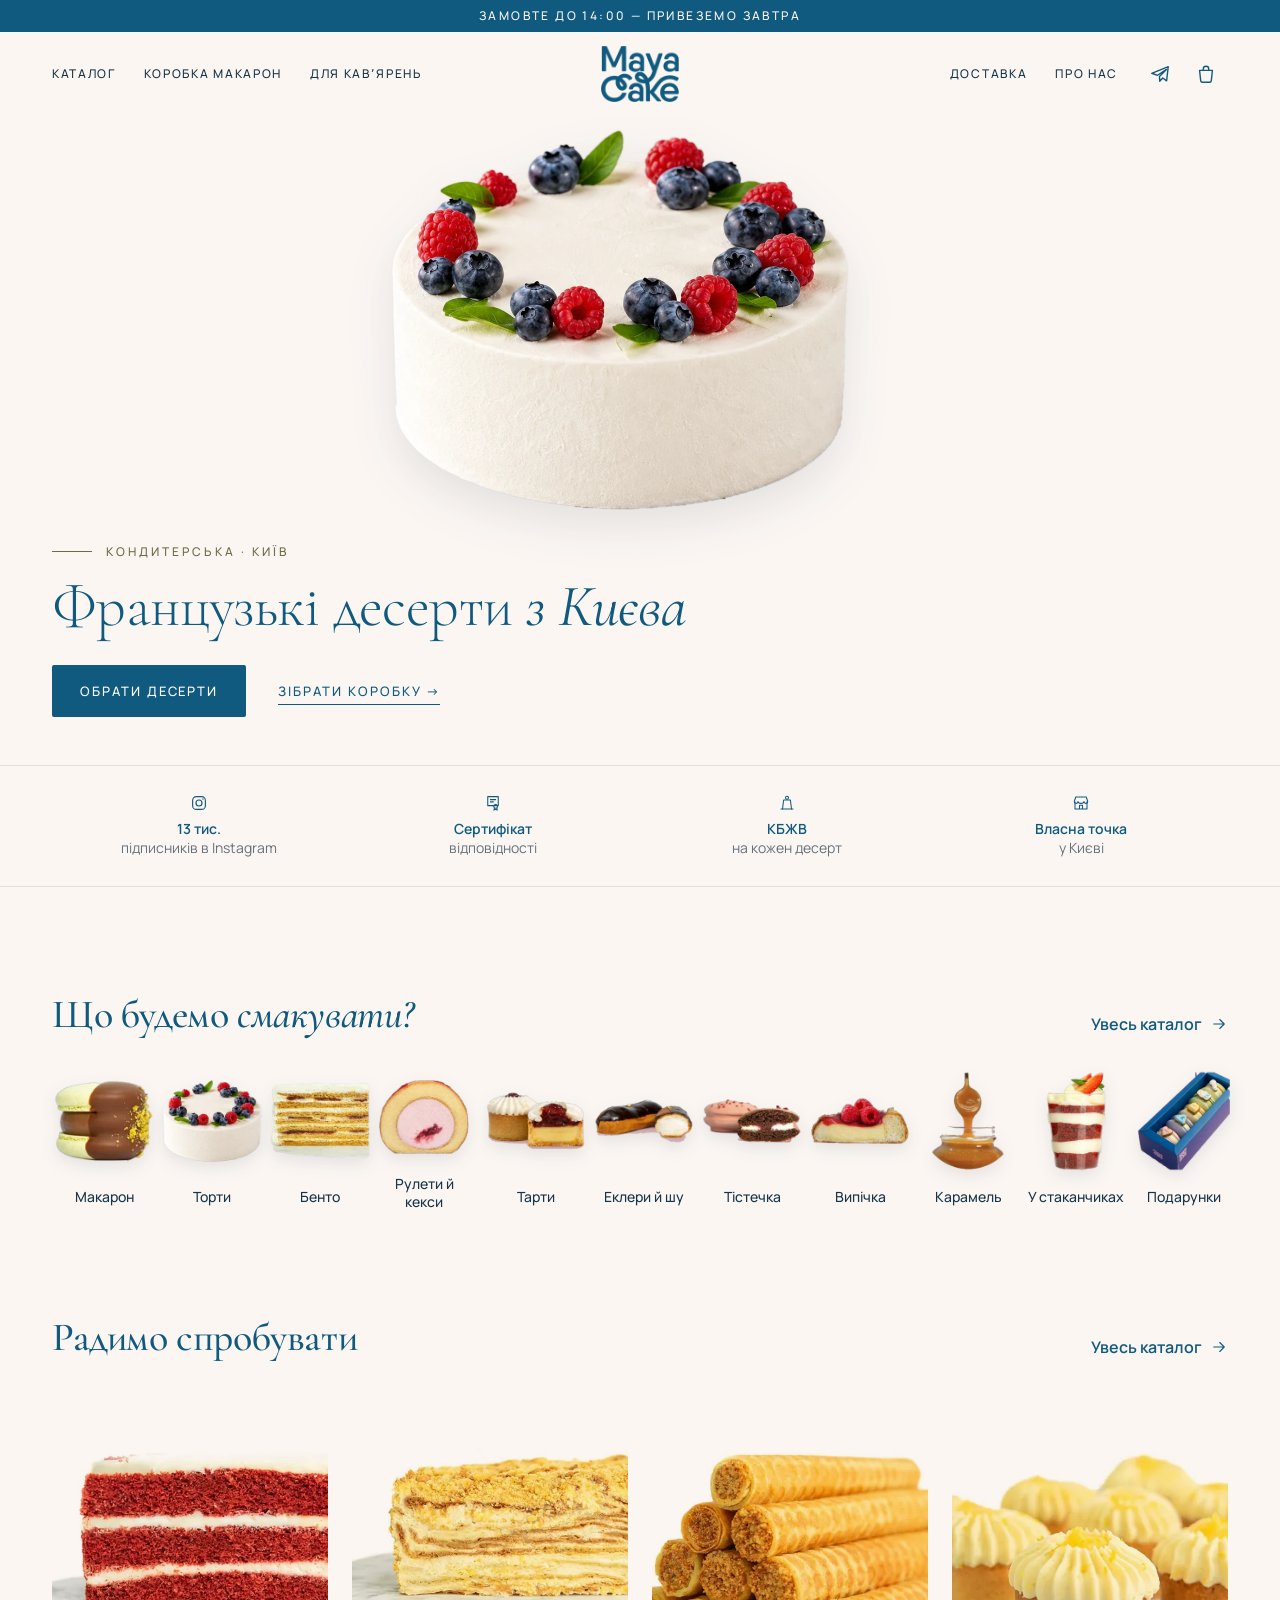
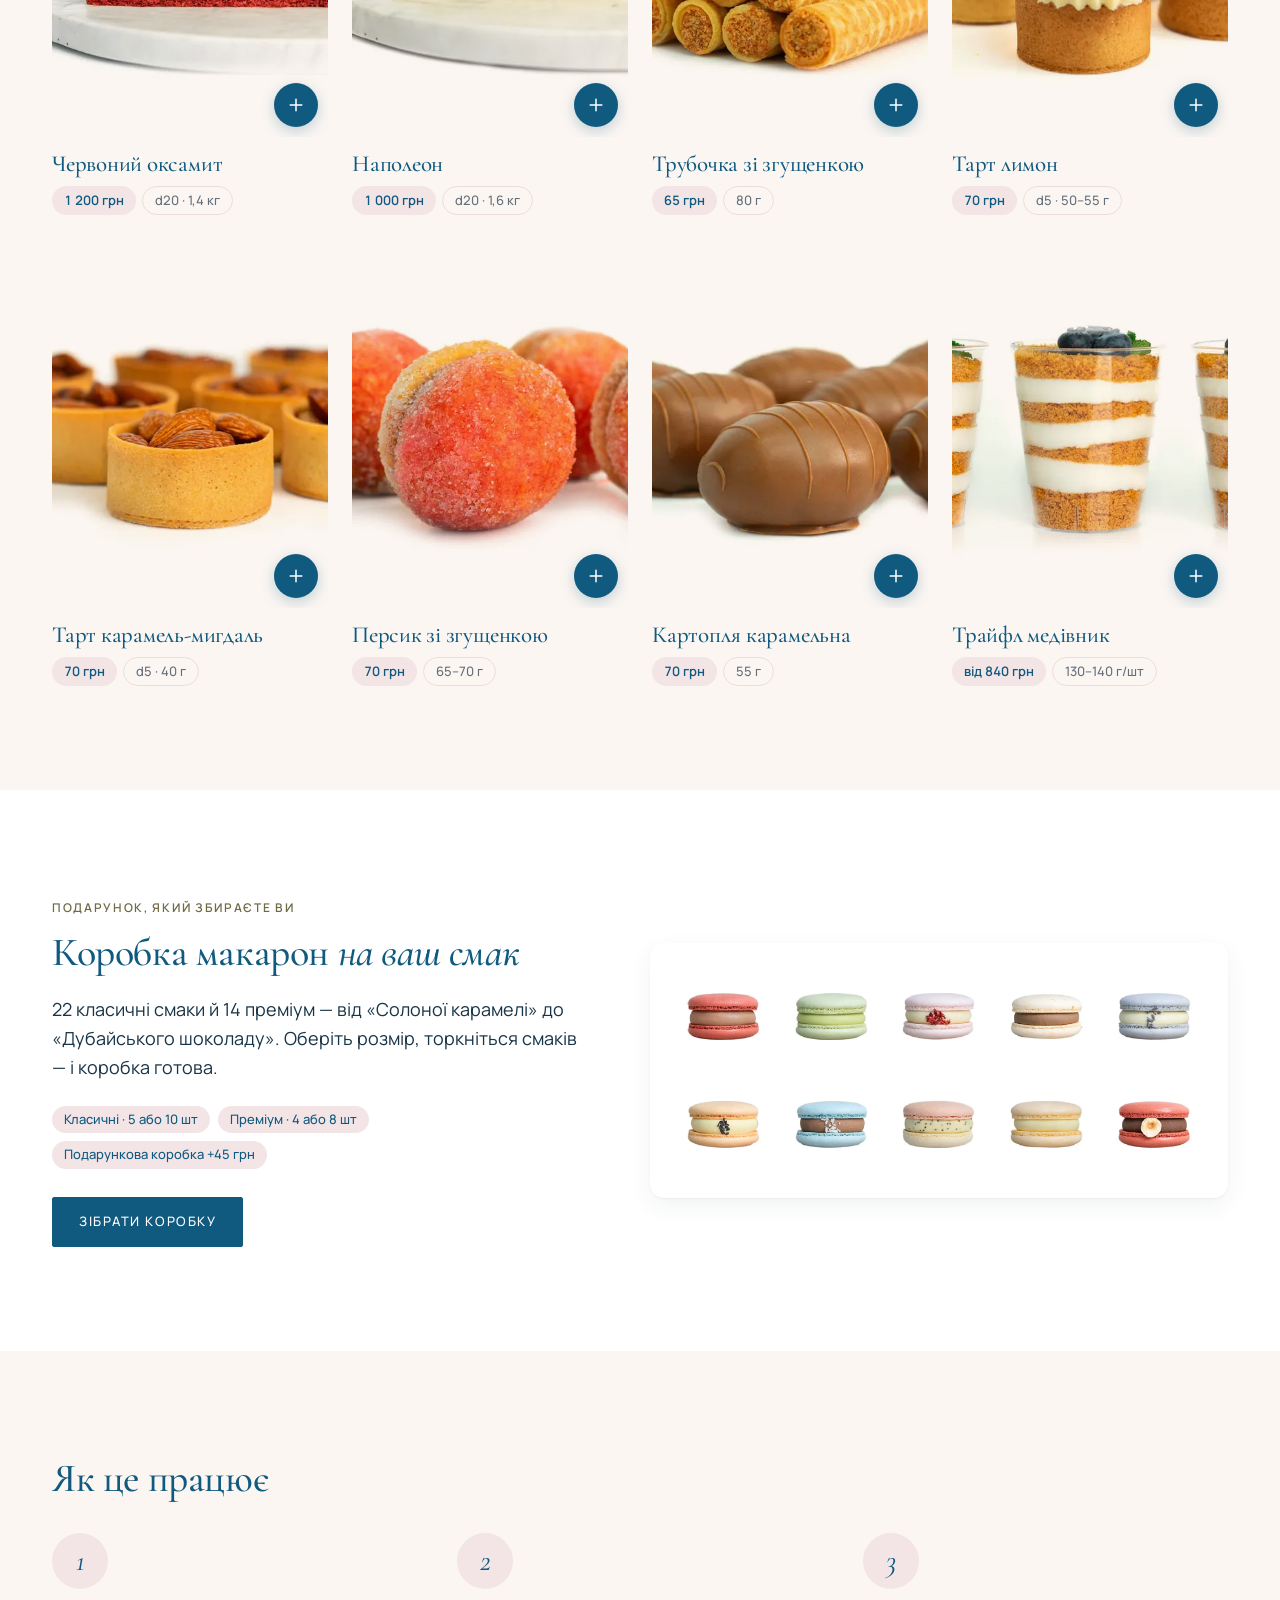
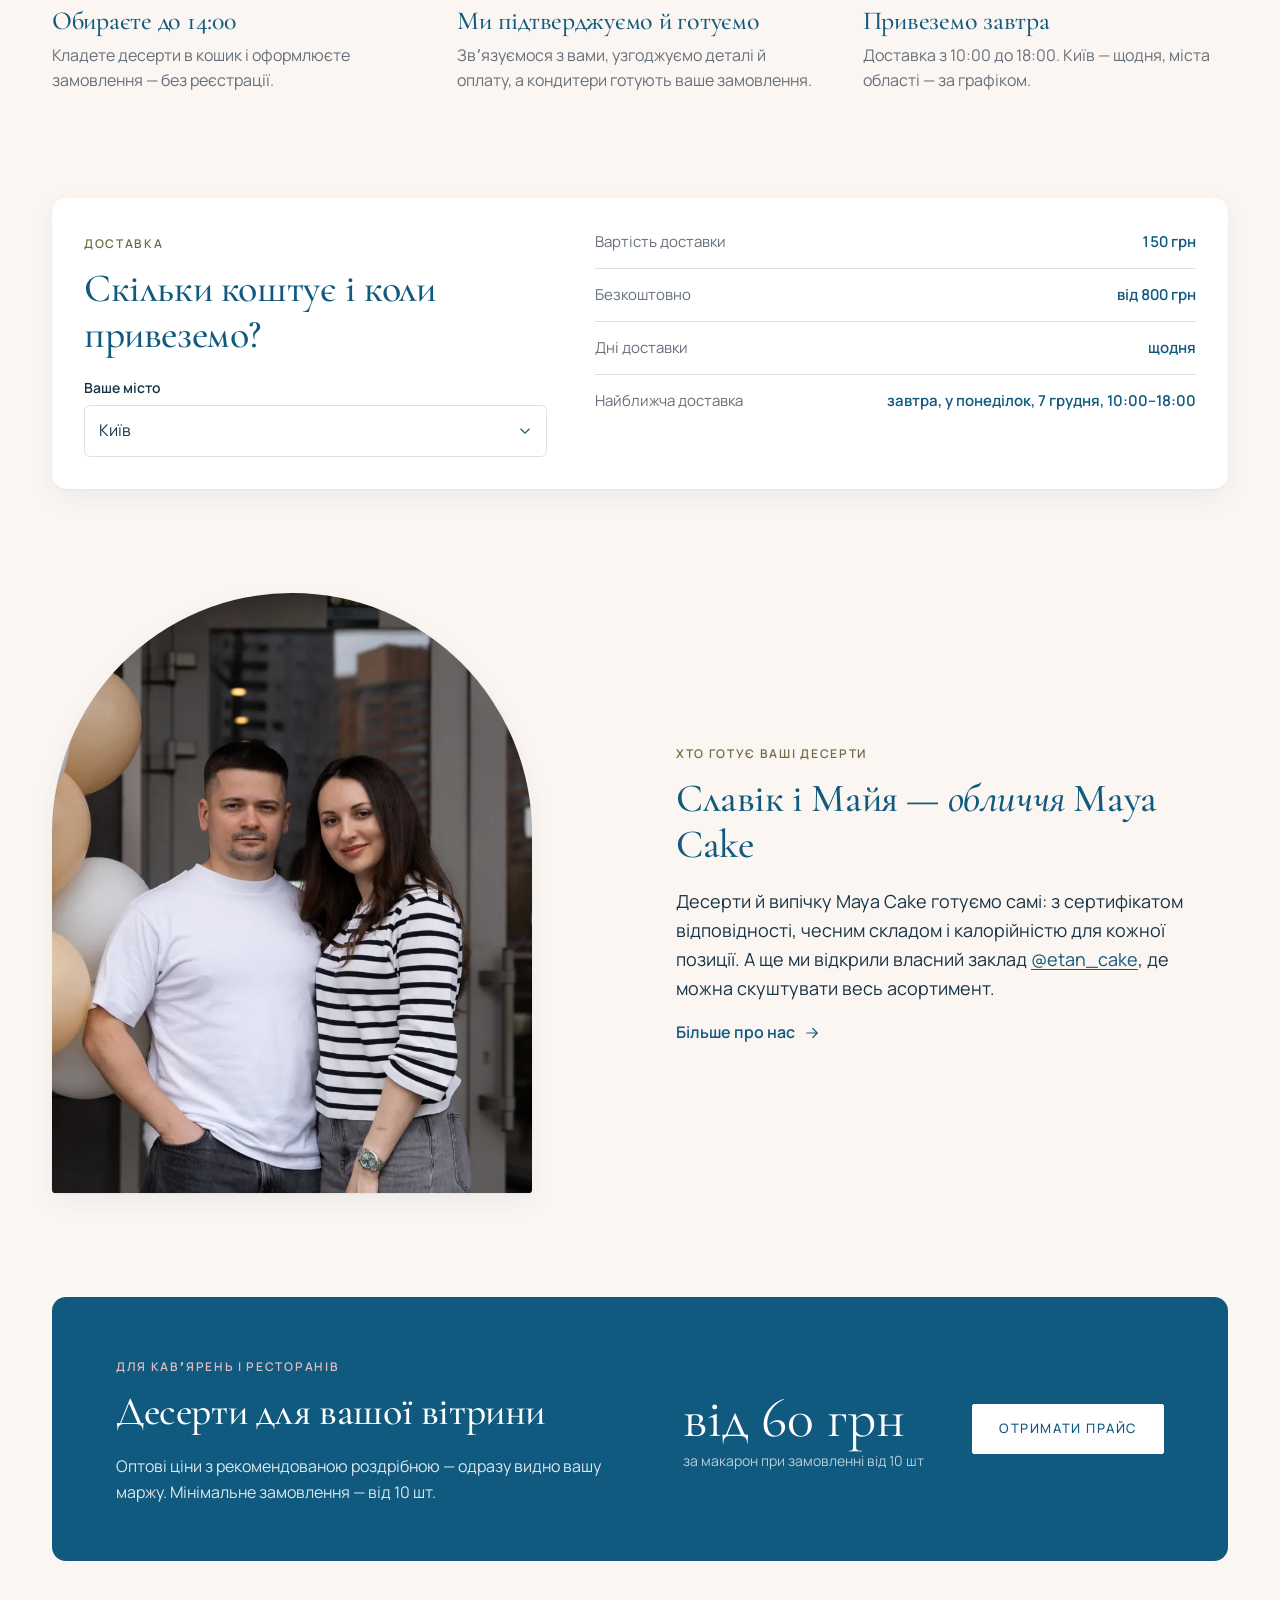
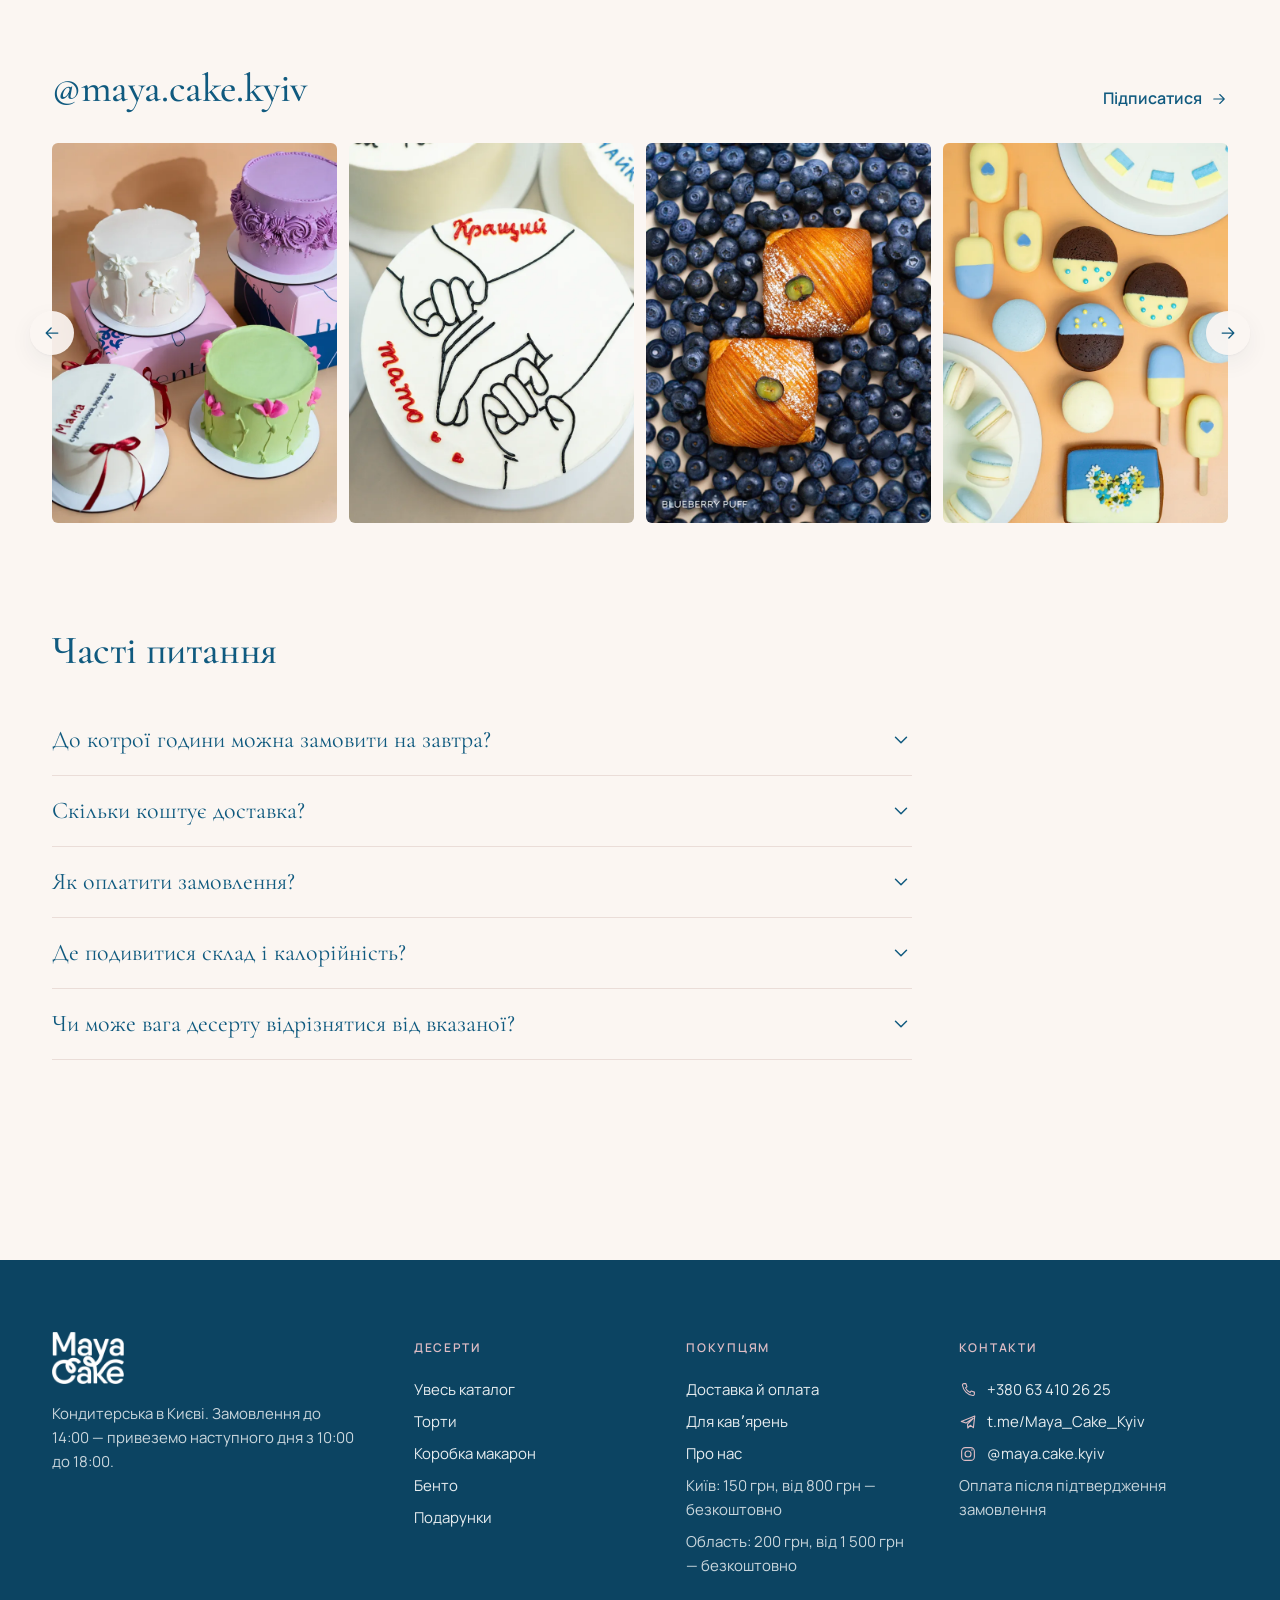
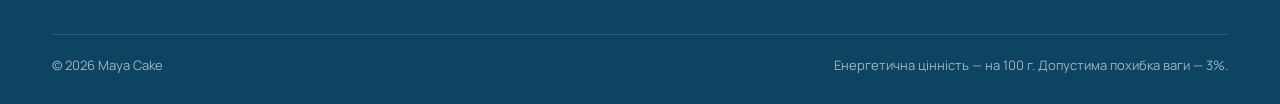
==== commit 3026cf65: "Hero на телефоні й планшеті: торт без фону на кремовій сторінці Co-Authored-By: Claude Opus 5.5 <nor" ====
--- a/index.html
+++ b/index.html
@@ -24,7 +24,7 @@
   <!-- шрифти вантажаться паралельно й не затримують показ сторінки -->
   <link rel="stylesheet" href="https://fonts.googleapis.com/css2?family=Cormorant+Garamond:ital,wght@0,300;0,500;0,600;1,300;1,400;1,500&family=Manrope:wght@400;500;600&display=swap" media="print" onload="this.media='all'">
   <noscript><link rel="stylesheet" href="https://fonts.googleapis.com/css2?family=Cormorant+Garamond:ital,wght@0,300;0,500;0,600;1,300;1,400;1,500&family=Manrope:wght@400;500;600&display=swap"></noscript>
-  <link rel="stylesheet" href="css/style.css?v=20261104o">
+  <link rel="stylesheet" href="css/style.css?v=20261104p">
 </head>
 <body data-page="index">
 <main id="main">
@@ -32,7 +32,11 @@
   <!-- 1. Hero: фото на всю ширину, текст ліворуч -->
   <section class="hero" aria-labelledby="hero-title">
     <div class="hero__media">
-      <img src="assets/img/hero-1672.webp" srcset="assets/img/hero-900.webp 900w, assets/img/hero-1672.webp 1672w" sizes="100vw" width="1672" height="941" alt="Торт «Ягідний пломбір» на мармуровій дошці" fetchpriority="high">
+      <picture>
+        <!-- ноутбук: фото на весь екран; телефон і планшет: сам торт без фону -->
+        <source media="(min-width: 900px) and (min-aspect-ratio: 3/2)" srcset="assets/img/hero-900.webp 900w, assets/img/hero-1672.webp 1672w" sizes="100vw">
+        <img src="assets/img/hero-cake-cut-816.webp" srcset="assets/img/hero-cake-cut-480.webp 480w, assets/img/hero-cake-cut-816.webp 816w" sizes="(min-width: 600px) 560px, 90vw" width="816" height="678" alt="Торт «Ягідний пломбір»" fetchpriority="high">
+      </picture>
     </div>
     <div class="container hero__inner">
       <div class="hero__text">
@@ -225,9 +229,9 @@
   </section>
 </main>
 
-<script src="js/config.js?v=20261104o"></script>
-<script src="js/main.js?v=20261104o"></script>
-<script src="js/cart.js?v=20261104o"></script>
-<script src="js/index.js?v=20261104o"></script>
+<script src="js/config.js?v=20261104p"></script>
+<script src="js/main.js?v=20261104p"></script>
+<script src="js/cart.js?v=20261104p"></script>
+<script src="js/index.js?v=20261104p"></script>
 </body>
 </html>
--- a/css/style.css
+++ b/css/style.css
@@ -522,8 +522,9 @@
   position: relative; display: flex; flex-direction: column;
   background: var(--cream);
 }
-.hero__media { position: relative; overflow: hidden; aspect-ratio: 4 / 3.4; background: #F1EFEC; }
-.hero__media img { position: absolute; inset: 0; width: 100%; height: 100%; object-fit: cover; object-position: 78% center; }
+.hero__media { position: relative; display: flex; justify-content: center; padding: 12px var(--gutter) 0; }
+/* телефон і планшет: торт без фону просто на кремовій сторінці */
+.hero__media img { display: block; width: min(88%, 520px); height: auto; filter: drop-shadow(0 18px 22px rgba(24, 52, 71, .10)); }
 .hero__inner { padding-top: 24px; padding-bottom: 40px; }
 .hero__eyebrow {
   display: flex; align-items: center; gap: 14px; margin: 0 0 14px;
@@ -557,7 +558,7 @@
 .hero__caption em { font-family: var(--font-display); font-size: 17px; color: var(--navy); }
 .hero__caption a:hover em { text-decoration: underline; text-underline-offset: 3px; text-decoration-thickness: 1px; }
 @media (min-width: 600px) {
-  .hero__media { aspect-ratio: 16 / 8; max-height: 62svh; }
+  .hero__media img { width: auto; max-width: min(92%, 560px); max-height: 46svh; }
   .hero__inner { padding-top: 32px; padding-bottom: 48px; }
   .hero__actions { flex-direction: row; align-items: center; gap: 32px; }
 }
@@ -565,9 +566,10 @@
 @media (min-width: 900px) and (min-aspect-ratio: 3 / 2) {
   .hero { display: block; height: calc(100vh - 32px); height: calc(100svh - 32px); min-height: 620px; margin-top: calc(var(--header-h) * -1); }   /* фото під прозорою шапкою */
   /* фон у тон фото: зліва світліше, праворуч трохи тепліше-сіре */
-  .hero__media { position: absolute; inset: 0; aspect-ratio: auto; max-height: none; background: linear-gradient(100deg, #FAF8F6 0%, #F3F0ED 55%, #EAE6E2 100%); }
+  .hero__media { position: absolute; inset: 0; display: block; padding: 0; background: linear-gradient(100deg, #FAF8F6 0%, #F3F0ED 55%, #EAE6E2 100%); }
   /* фото притиснуте до правого нижнього кута; лівий і верхній краї м'яко розчиняються у фоні */
   .hero__media img {
+    position: absolute; filter: none; max-width: none;
     inset: auto var(--hero-photo-shift) 0 auto; width: var(--hero-photo-size); height: auto;
     bottom: 48px;                                      /* місце для підпису під тортом */
     max-height: calc(100% - var(--header-h) - 60px);   /* торт не заходить під шапку */
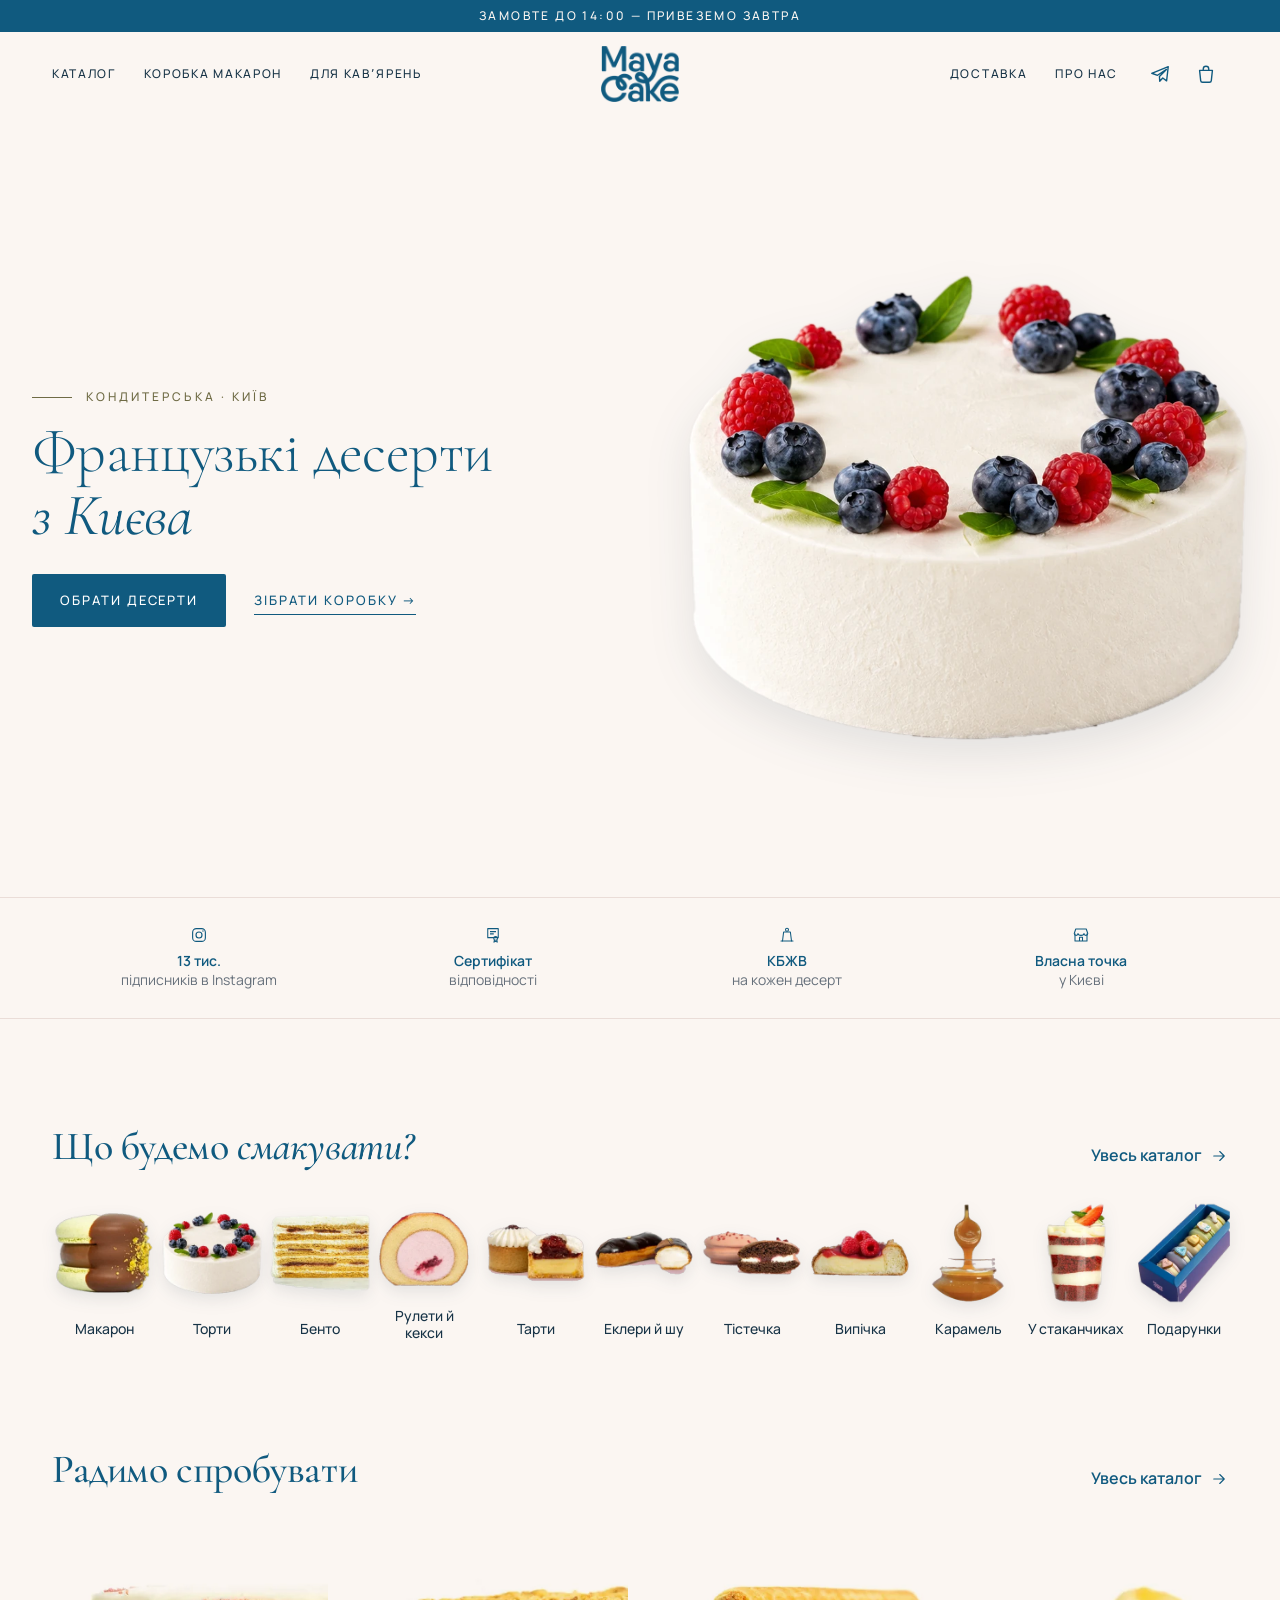
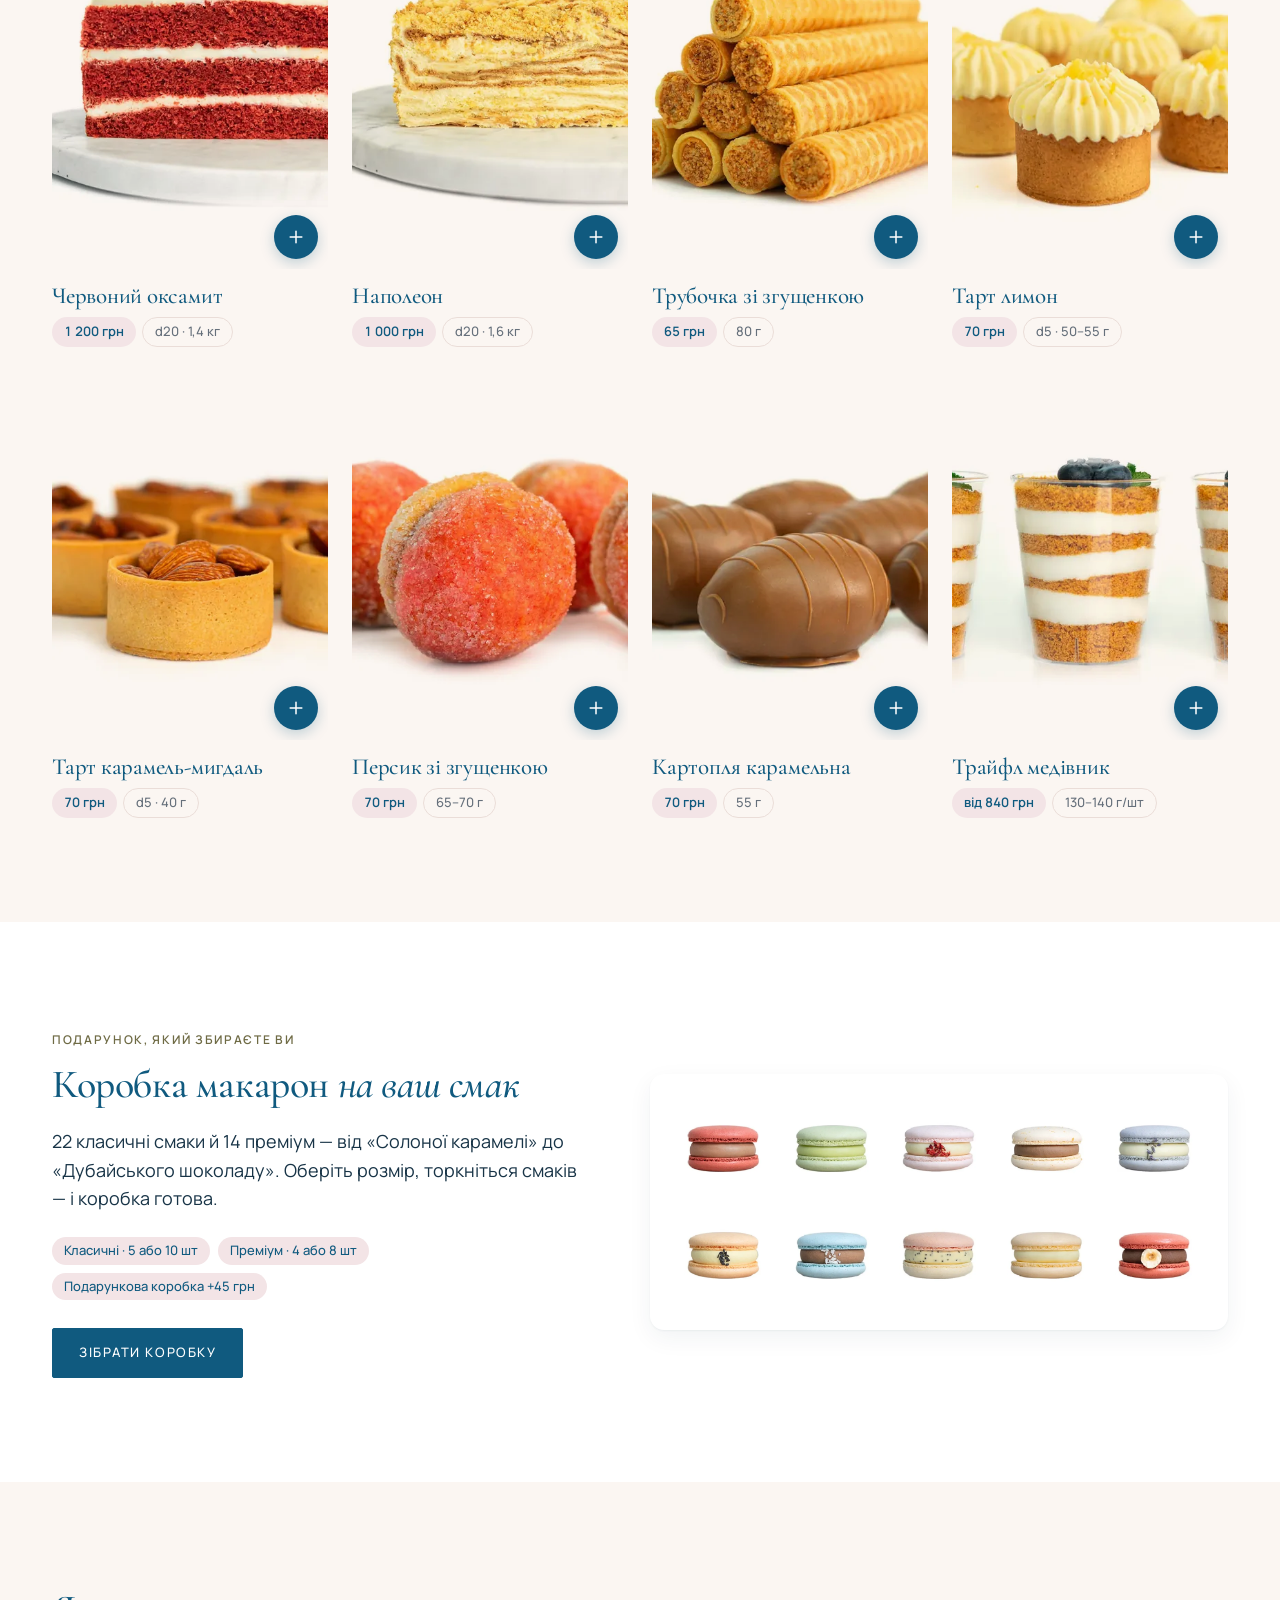
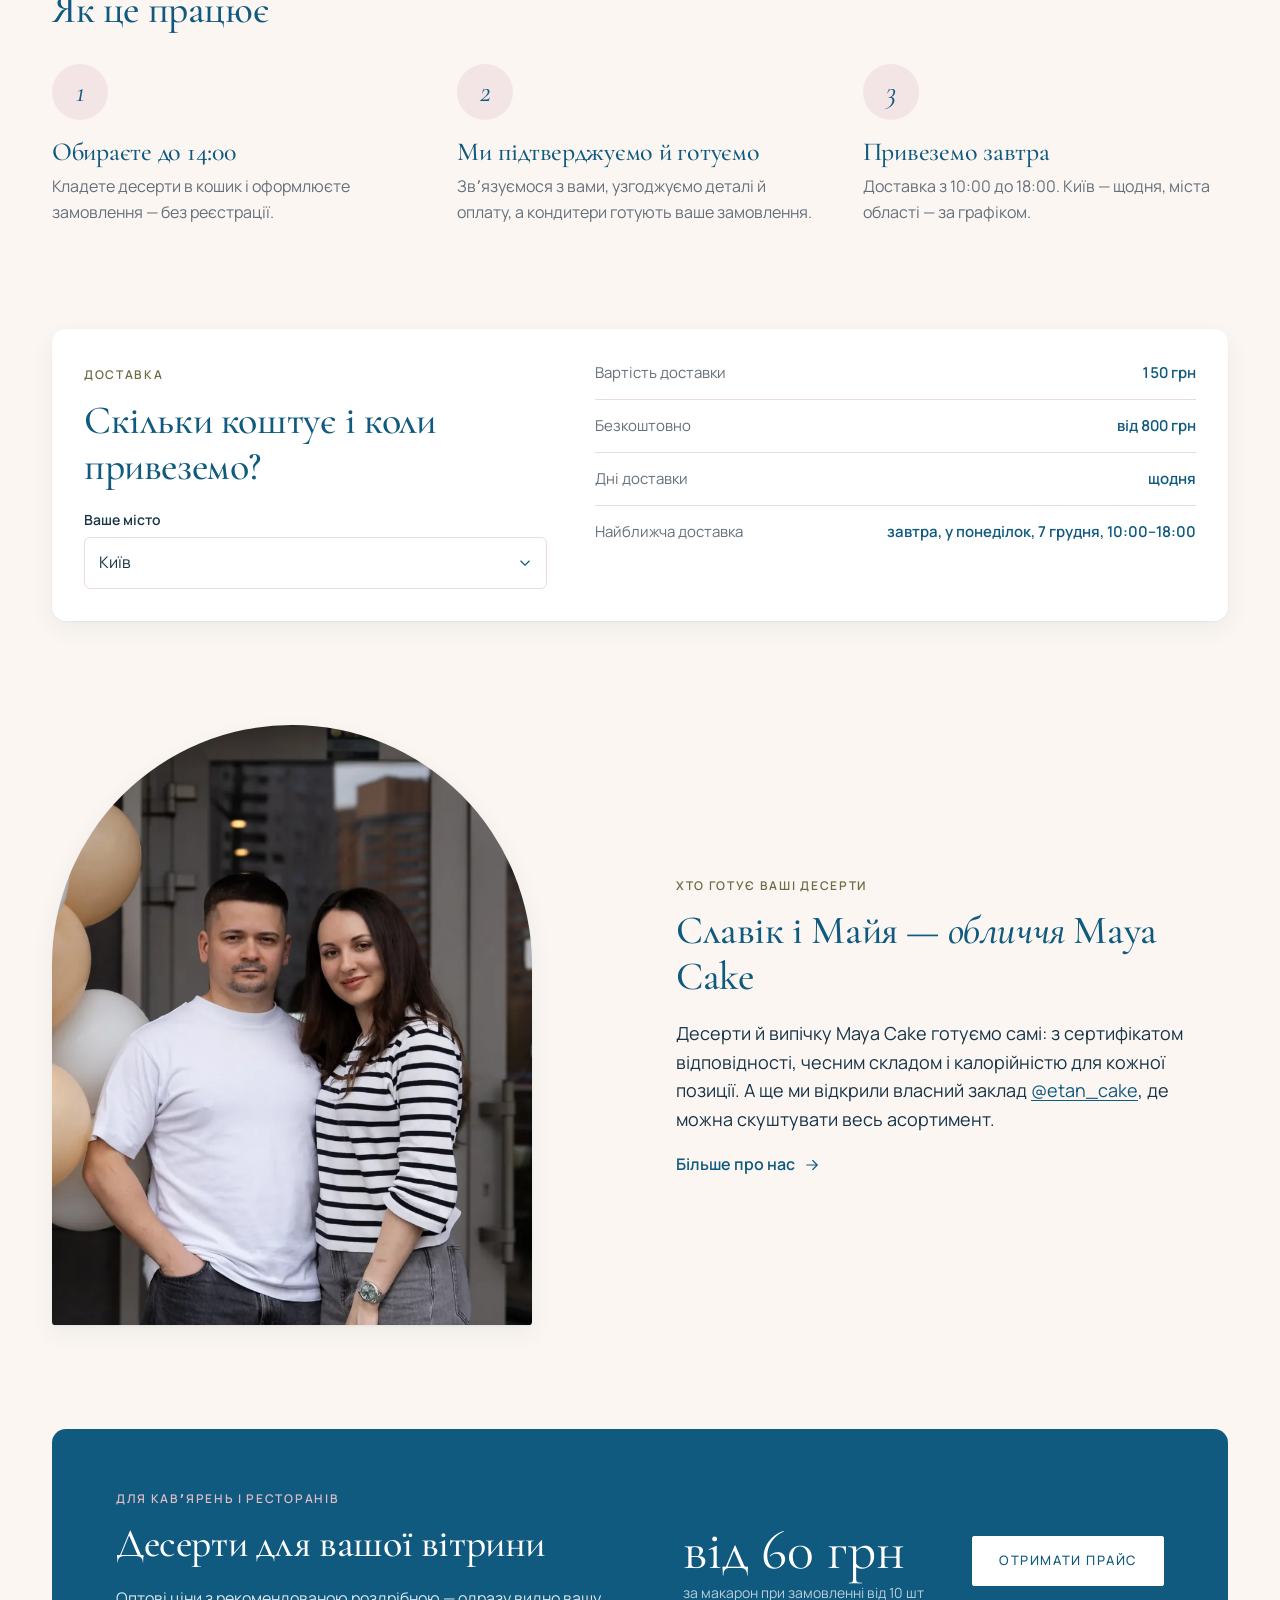
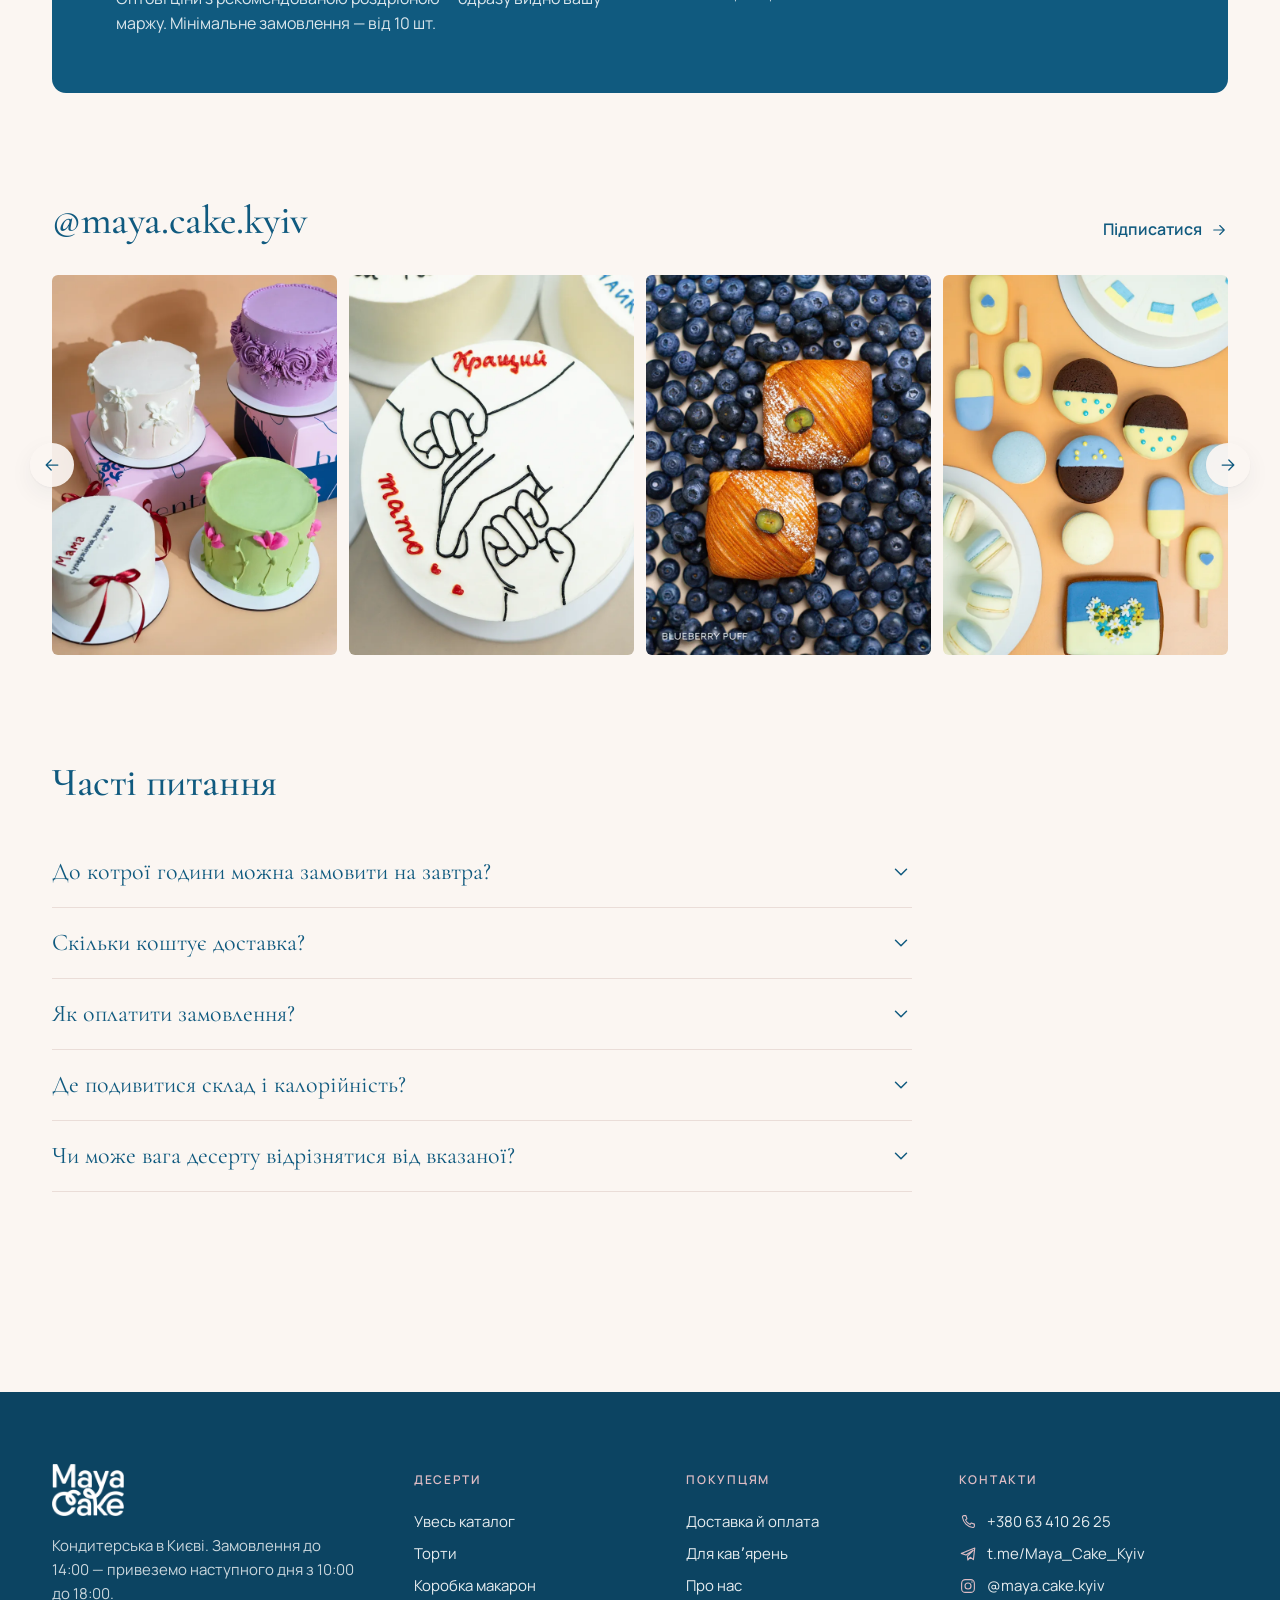
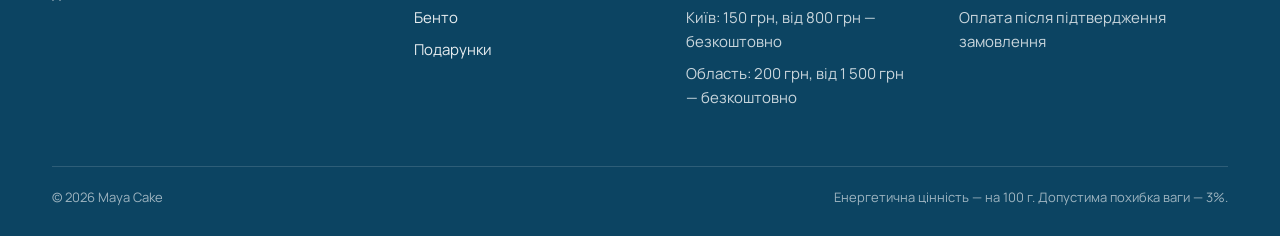
==== commit 55b84032: "Hero на планшеті: текст ліворуч, торт праворуч, як на ноутбуці Co-Authored-By: Claude Opus 5.5 <nore" ====
--- a/index.html
+++ b/index.html
@@ -24,7 +24,7 @@
   <!-- шрифти вантажаться паралельно й не затримують показ сторінки -->
   <link rel="stylesheet" href="https://fonts.googleapis.com/css2?family=Cormorant+Garamond:ital,wght@0,300;0,500;0,600;1,300;1,400;1,500&family=Manrope:wght@400;500;600&display=swap" media="print" onload="this.media='all'">
   <noscript><link rel="stylesheet" href="https://fonts.googleapis.com/css2?family=Cormorant+Garamond:ital,wght@0,300;0,500;0,600;1,300;1,400;1,500&family=Manrope:wght@400;500;600&display=swap"></noscript>
-  <link rel="stylesheet" href="css/style.css?v=20261104p">
+  <link rel="stylesheet" href="css/style.css?v=20261104r">
 </head>
 <body data-page="index">
 <main id="main">
@@ -229,9 +229,9 @@
   </section>
 </main>
 
-<script src="js/config.js?v=20261104p"></script>
-<script src="js/main.js?v=20261104p"></script>
-<script src="js/cart.js?v=20261104p"></script>
-<script src="js/index.js?v=20261104p"></script>
+<script src="js/config.js?v=20261104r"></script>
+<script src="js/main.js?v=20261104r"></script>
+<script src="js/cart.js?v=20261104r"></script>
+<script src="js/index.js?v=20261104r"></script>
 </body>
 </html>
--- a/css/style.css
+++ b/css/style.css
@@ -561,6 +561,21 @@
   .hero__media img { width: auto; max-width: min(92%, 560px); max-height: 46svh; }
   .hero__inner { padding-top: 32px; padding-bottom: 48px; }
   .hero__actions { flex-direction: row; align-items: center; gap: 32px; }
+}
+/* планшет: як на ноутбуці — текст ліворуч, торт без фону праворуч */
+@media (min-width: 768px) {
+  .hero {
+    display: grid; grid-template-columns: minmax(0, 1.05fr) minmax(0, 1fr); align-items: center;
+  }
+  .hero__media { order: 2; justify-content: flex-end; padding: 24px var(--gutter) 24px 0; }
+  .hero__media img { width: 100%; max-width: 560px; max-height: 62svh; object-fit: contain; object-position: right center; }
+  .hero__inner { order: 1; width: 100%; padding-top: 40px; padding-bottom: 40px; padding-right: 0; }
+  .hero__actions { flex-direction: row; flex-wrap: wrap; align-items: center; gap: 14px 28px; }
+  .hero__actions .btn-ed { white-space: nowrap; }
+}
+/* горизонтальний планшет — hero на висоту екрана */
+@media (min-width: 768px) and (min-aspect-ratio: 1/1) {
+  .hero { min-height: min(calc(100svh - var(--header-h) - 32px), 780px); }
 }
 /* текст поверх фото — лише на широкому екрані, де торт стоїть праворуч і не заходить під текст */
 @media (min-width: 900px) and (min-aspect-ratio: 3 / 2) {
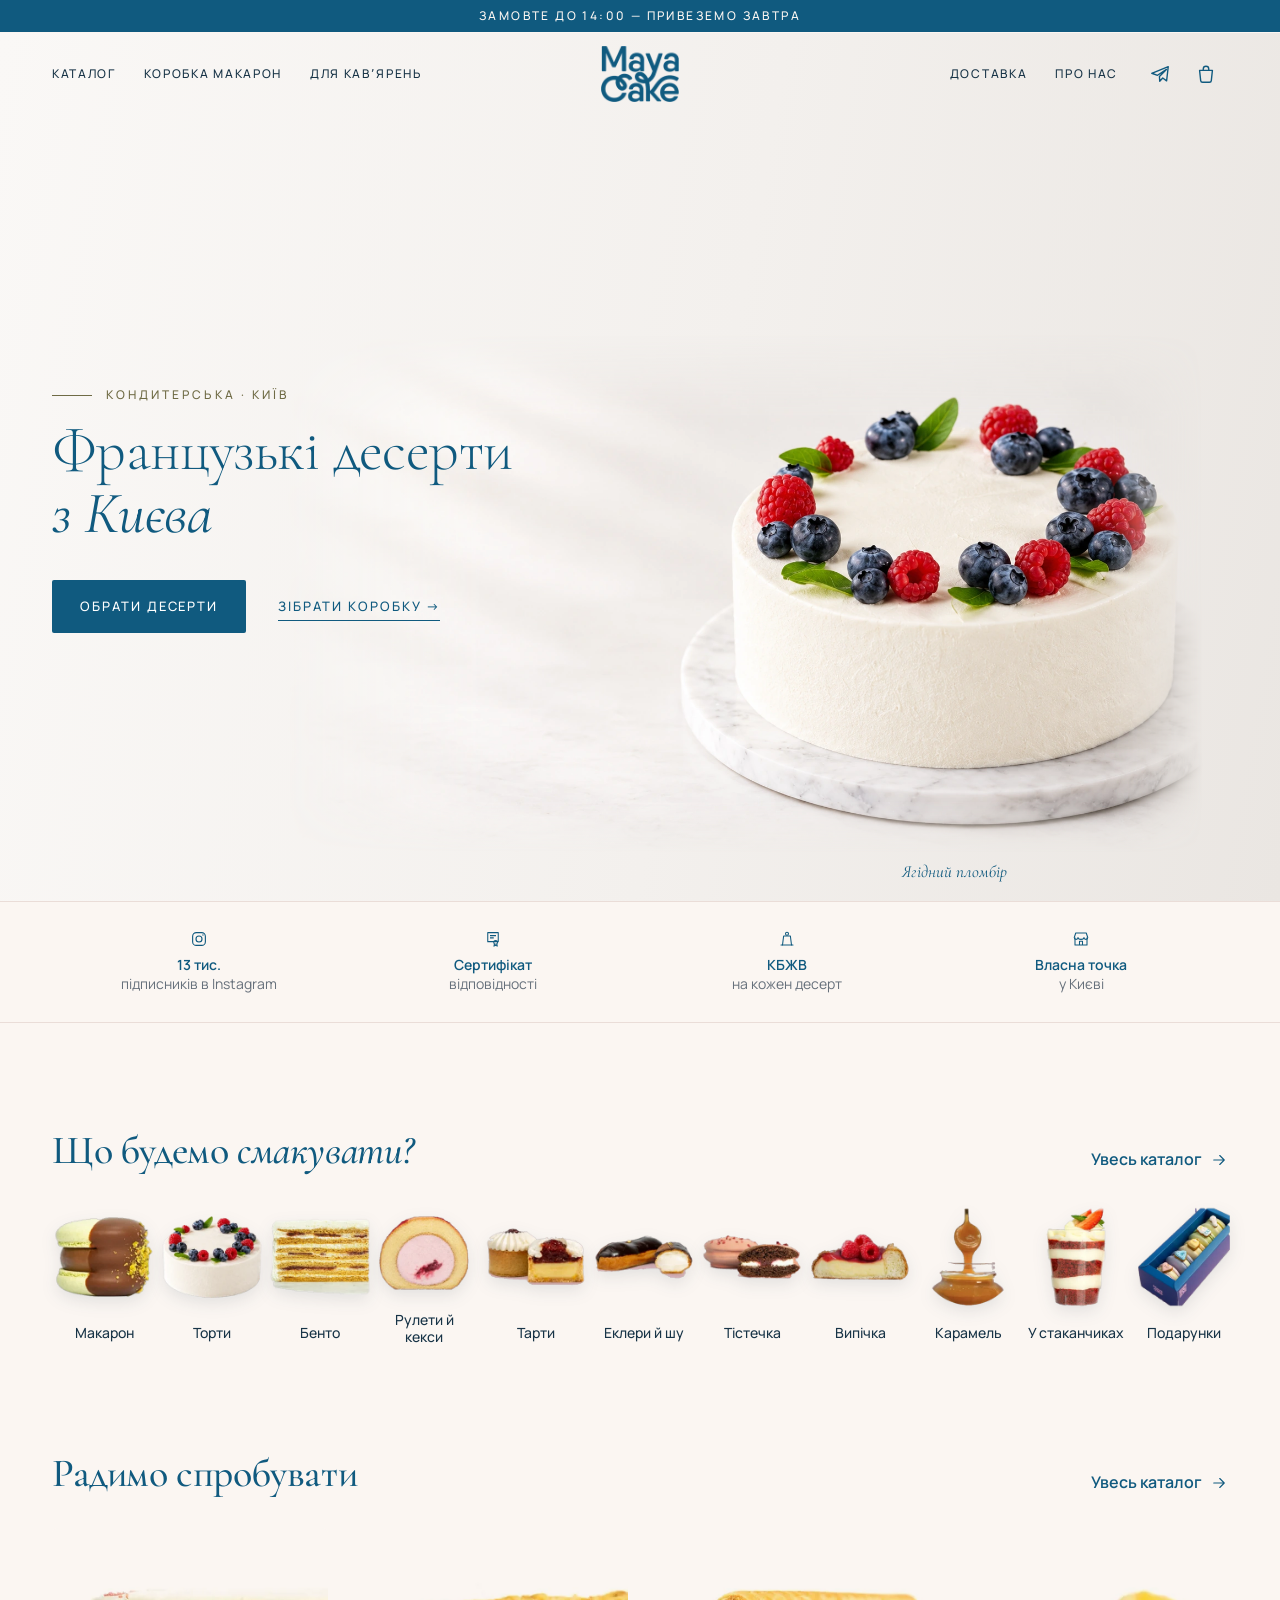
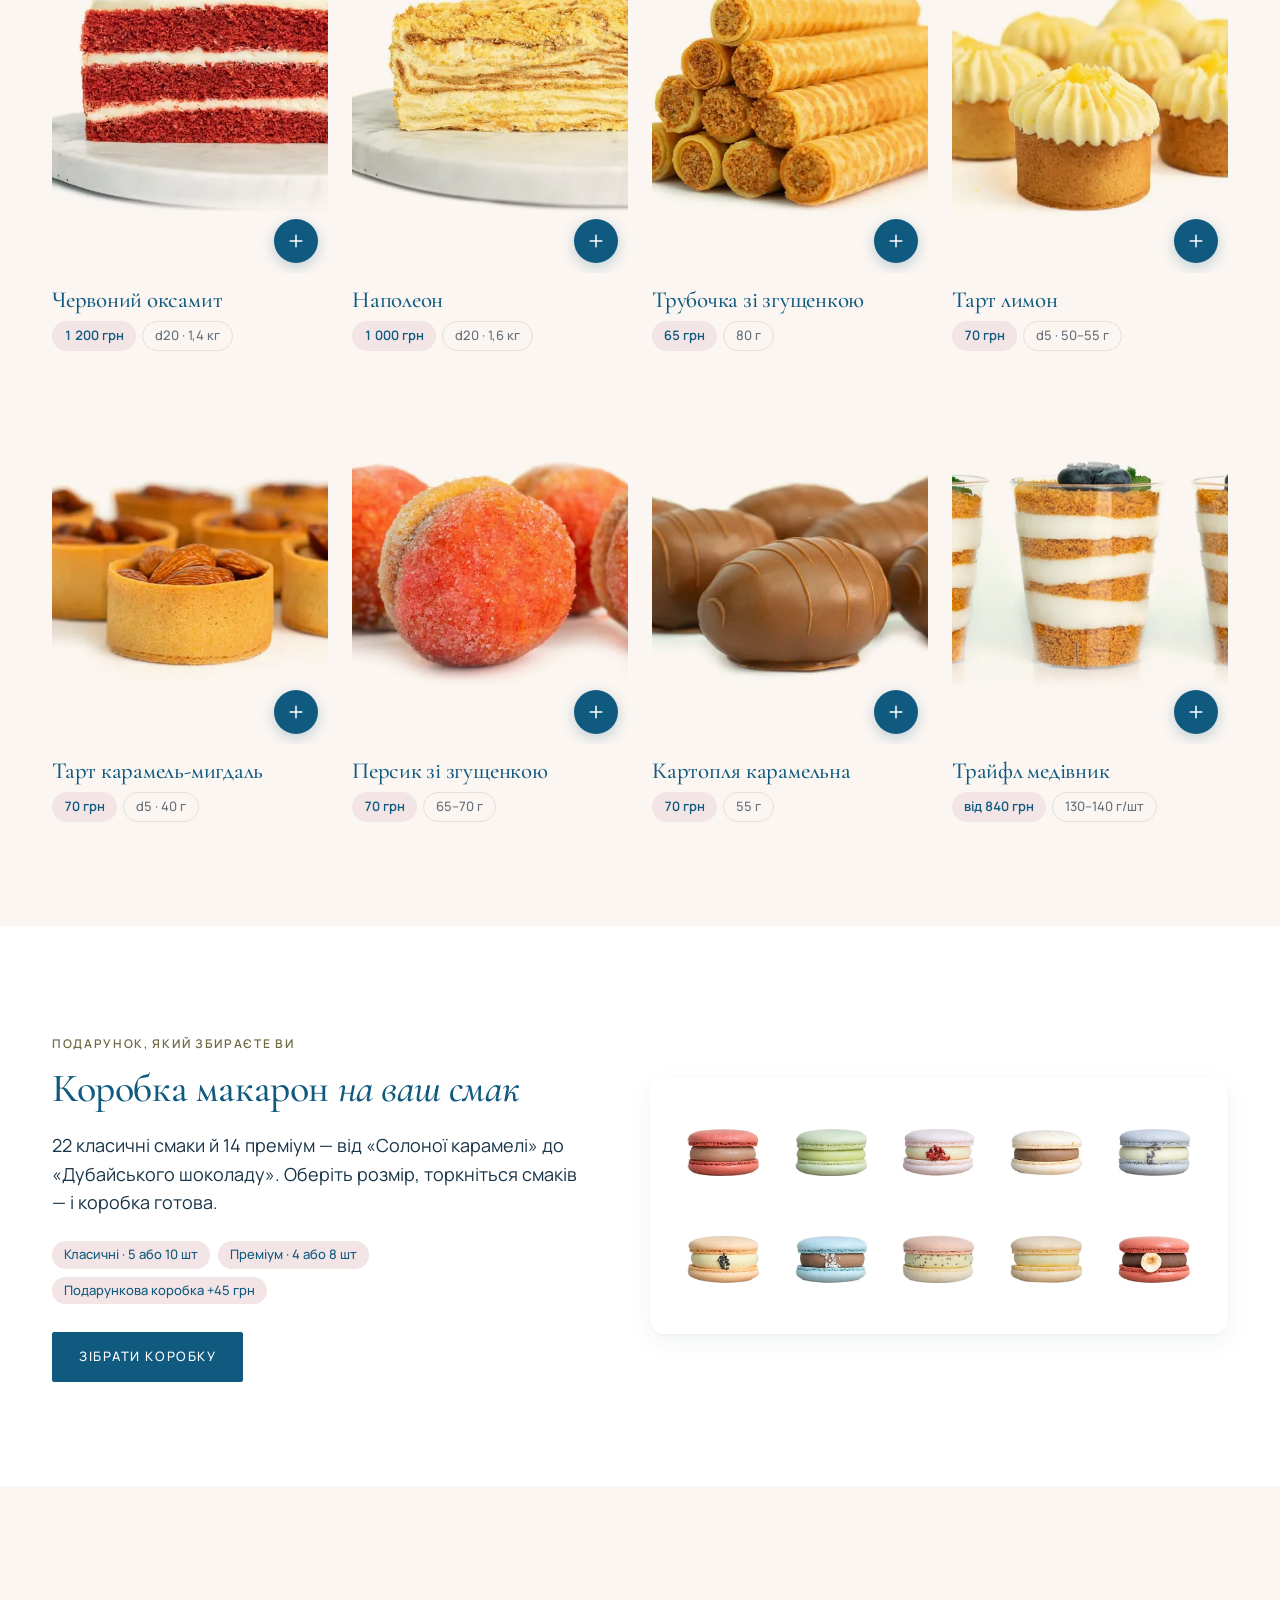
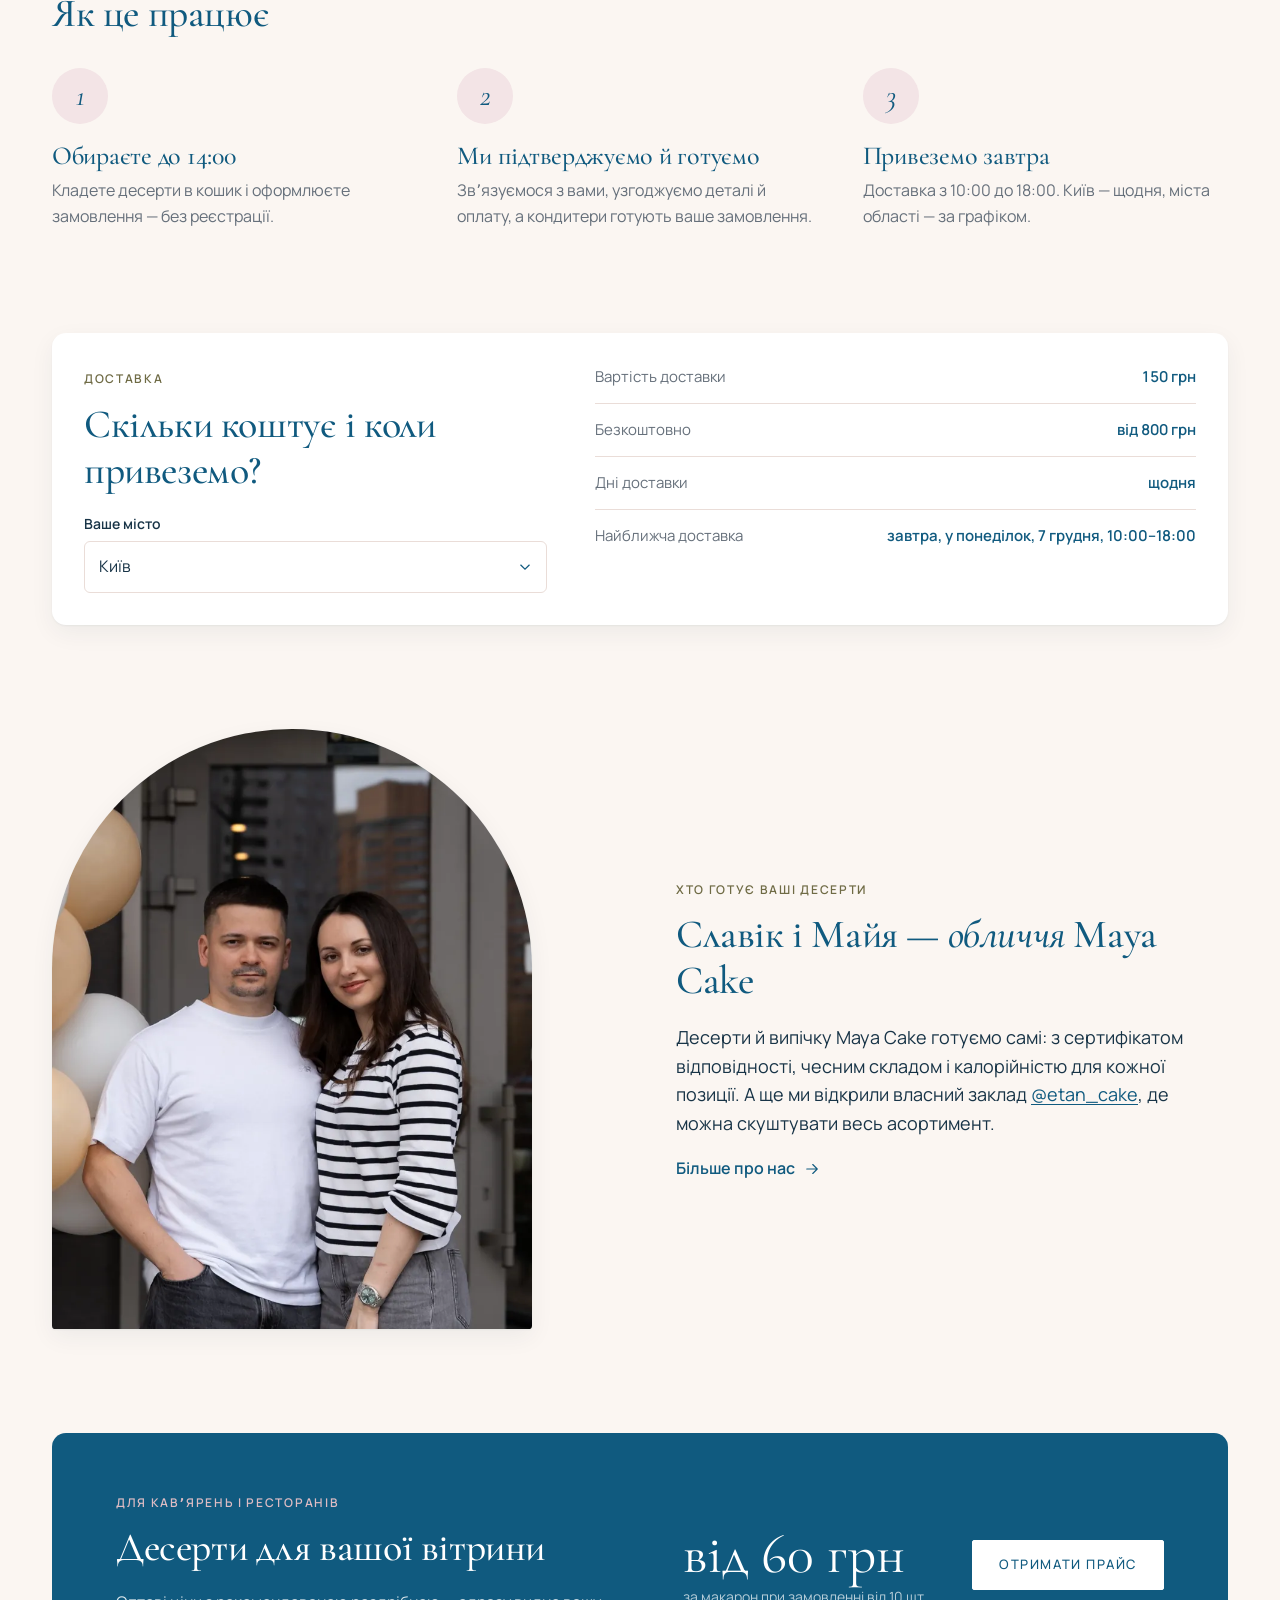
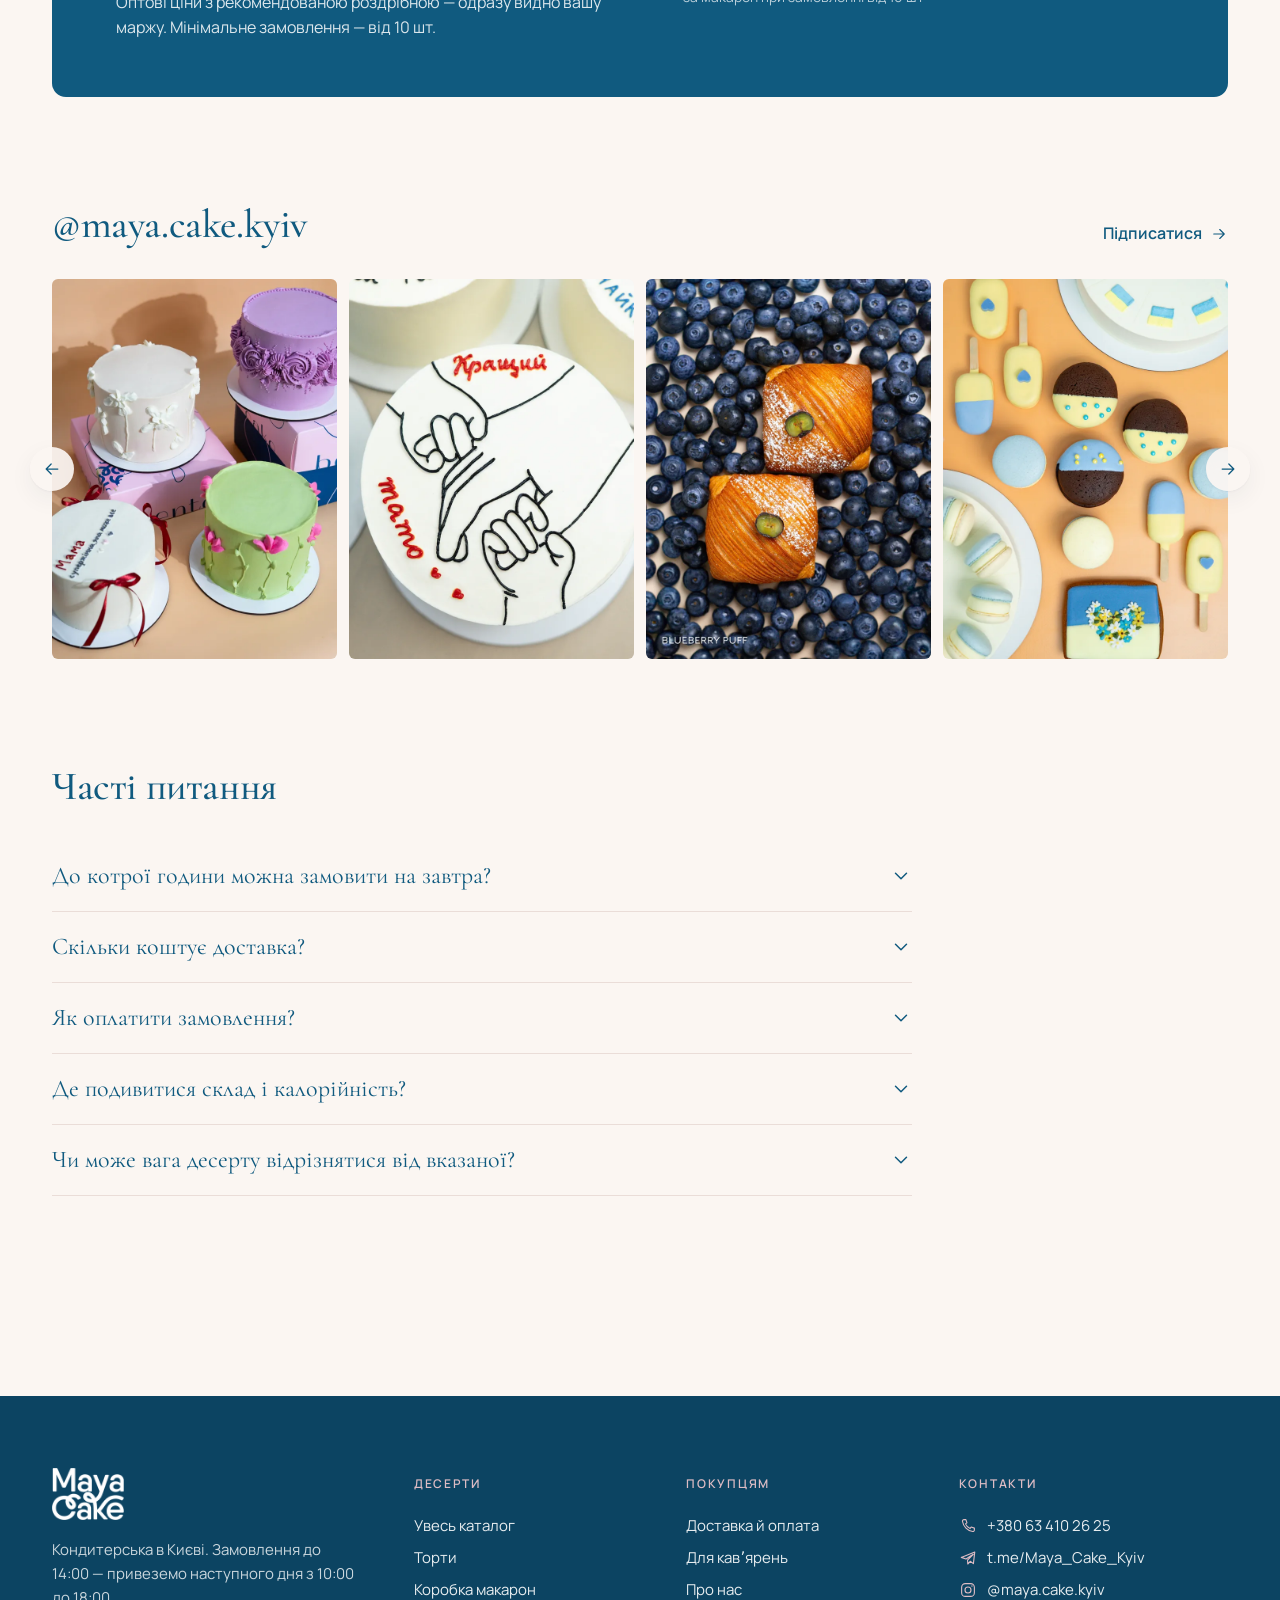
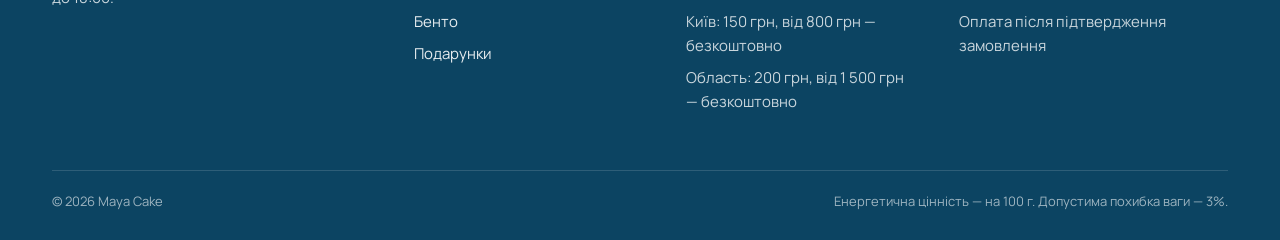
==== commit 6e981055: "Hero: вигляд ноутбука й на екранах 4:3 від 1200 px (як у PageSpeed і великому iPad) Co-Authored-By: " ====
--- a/index.html
+++ b/index.html
@@ -24,7 +24,7 @@
   <!-- шрифти вантажаться паралельно й не затримують показ сторінки -->
   <link rel="stylesheet" href="https://fonts.googleapis.com/css2?family=Cormorant+Garamond:ital,wght@0,300;0,500;0,600;1,300;1,400;1,500&family=Manrope:wght@400;500;600&display=swap" media="print" onload="this.media='all'">
   <noscript><link rel="stylesheet" href="https://fonts.googleapis.com/css2?family=Cormorant+Garamond:ital,wght@0,300;0,500;0,600;1,300;1,400;1,500&family=Manrope:wght@400;500;600&display=swap"></noscript>
-  <link rel="stylesheet" href="css/style.css?v=20261104r">
+  <link rel="stylesheet" href="css/style.css?v=20261104w">
 </head>
 <body data-page="index">
 <main id="main">
@@ -34,7 +34,7 @@
     <div class="hero__media">
       <picture>
         <!-- ноутбук: фото на весь екран; телефон і планшет: сам торт без фону -->
-        <source media="(min-width: 900px) and (min-aspect-ratio: 3/2)" srcset="assets/img/hero-900.webp 900w, assets/img/hero-1672.webp 1672w" sizes="100vw">
+        <source media="(min-width: 900px) and (min-aspect-ratio: 3/2), (min-width: 1200px) and (min-aspect-ratio: 4/3)" srcset="assets/img/hero-900.webp 900w, assets/img/hero-1672.webp 1672w" sizes="100vw">
         <img src="assets/img/hero-cake-cut-816.webp" srcset="assets/img/hero-cake-cut-480.webp 480w, assets/img/hero-cake-cut-816.webp 816w" sizes="(min-width: 600px) 560px, 90vw" width="816" height="678" alt="Торт «Ягідний пломбір»" fetchpriority="high">
       </picture>
     </div>
@@ -229,9 +229,9 @@
   </section>
 </main>
 
-<script src="js/config.js?v=20261104r"></script>
-<script src="js/main.js?v=20261104r"></script>
-<script src="js/cart.js?v=20261104r"></script>
-<script src="js/index.js?v=20261104r"></script>
+<script src="js/config.js?v=20261104w"></script>
+<script src="js/main.js?v=20261104w"></script>
+<script src="js/cart.js?v=20261104w"></script>
+<script src="js/index.js?v=20261104w"></script>
 </body>
 </html>
--- a/css/style.css
+++ b/css/style.css
@@ -522,9 +522,10 @@
   position: relative; display: flex; flex-direction: column;
   background: var(--cream);
 }
-.hero__media { position: relative; display: flex; justify-content: center; padding: 12px var(--gutter) 0; }
+.hero__media { position: relative; display: flex; justify-content: flex-end; padding: 12px 10px 0 var(--gutter); }   /* телефон: торт трохи правіше */
+.hero__media picture { display: contents; }   /* щоб торт вирівнювався разом із блоком */
 /* телефон і планшет: торт без фону просто на кремовій сторінці */
-.hero__media img { display: block; width: min(88%, 520px); height: auto; filter: drop-shadow(0 18px 22px rgba(24, 52, 71, .10)); }
+.hero__media img { display: block; width: min(80%, 520px); height: auto; filter: drop-shadow(0 18px 22px rgba(24, 52, 71, .10)); }
 .hero__inner { padding-top: 24px; padding-bottom: 40px; }
 .hero__eyebrow {
   display: flex; align-items: center; gap: 14px; margin: 0 0 14px;
@@ -535,7 +536,8 @@
   margin: 0 0 26px; color: var(--navy);
   font-family: var(--font-display); font-weight: 300; font-size: clamp(38px, 4.6vw, 64px); line-height: 1.08;
 }
-.hero__title em { font-style: italic; font-weight: 400; white-space: nowrap; }
+@media (max-width: 359px) { .hero__title { font-size: 33px; } }   /* найменші телефони — теж 2 рядки */
+.hero__title em { display: block; font-style: italic; font-weight: 400; white-space: nowrap; }   /* «з Києва» — завжди другим рядком */
 .hero__actions { display: flex; flex-direction: column; align-items: stretch; gap: 12px; }
 .btn-ed {
   display: inline-flex; align-items: center; justify-content: center; min-height: 52px; padding: 16px 28px;
@@ -578,7 +580,7 @@
   .hero { min-height: min(calc(100svh - var(--header-h) - 32px), 780px); }
 }
 /* текст поверх фото — лише на широкому екрані, де торт стоїть праворуч і не заходить під текст */
-@media (min-width: 900px) and (min-aspect-ratio: 3 / 2) {
+@media (min-width: 900px) and (min-aspect-ratio: 3 / 2), (min-width: 1200px) and (min-aspect-ratio: 4 / 3) {
   .hero { display: block; height: calc(100vh - 32px); height: calc(100svh - 32px); min-height: 620px; margin-top: calc(var(--header-h) * -1); }   /* фото під прозорою шапкою */
   /* фон у тон фото: зліва світліше, праворуч трохи тепліше-сіре */
   .hero__media { position: absolute; inset: 0; display: block; padding: 0; background: linear-gradient(100deg, #FAF8F6 0%, #F3F0ED 55%, #EAE6E2 100%); }
